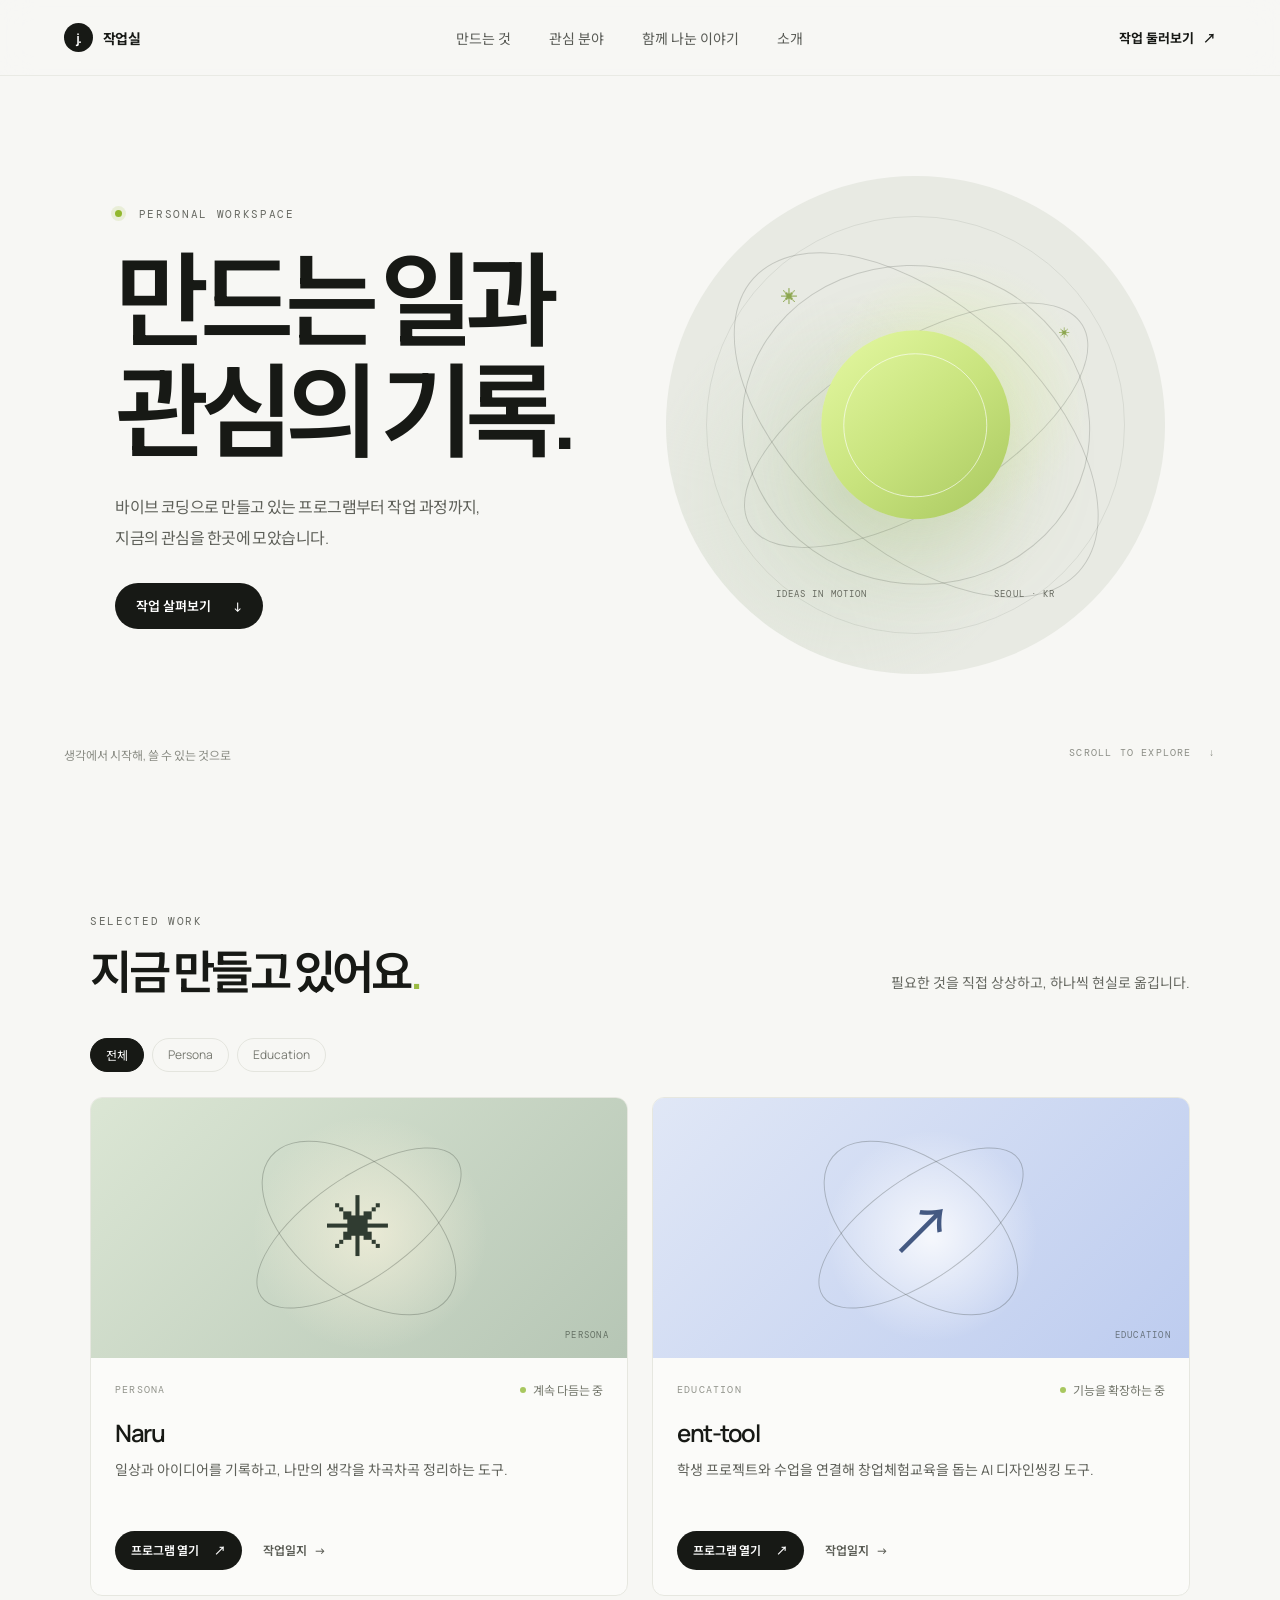
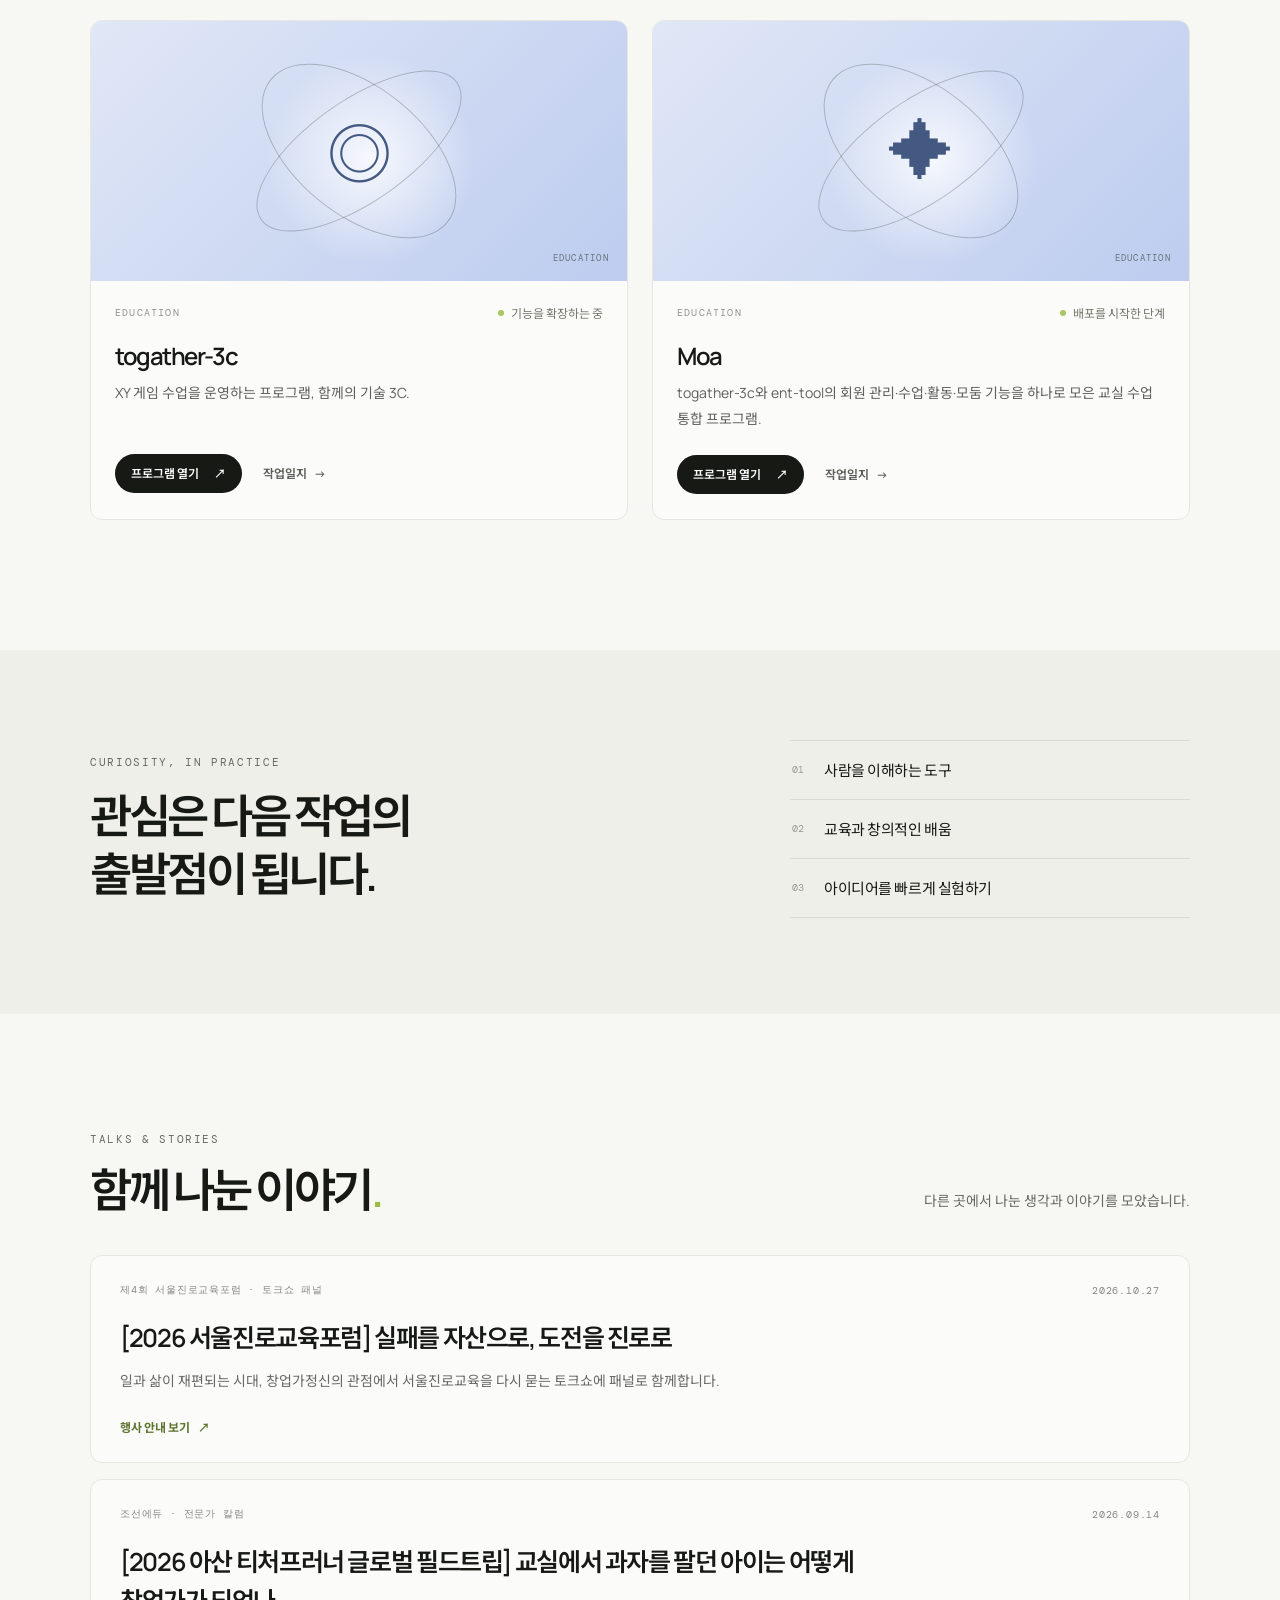
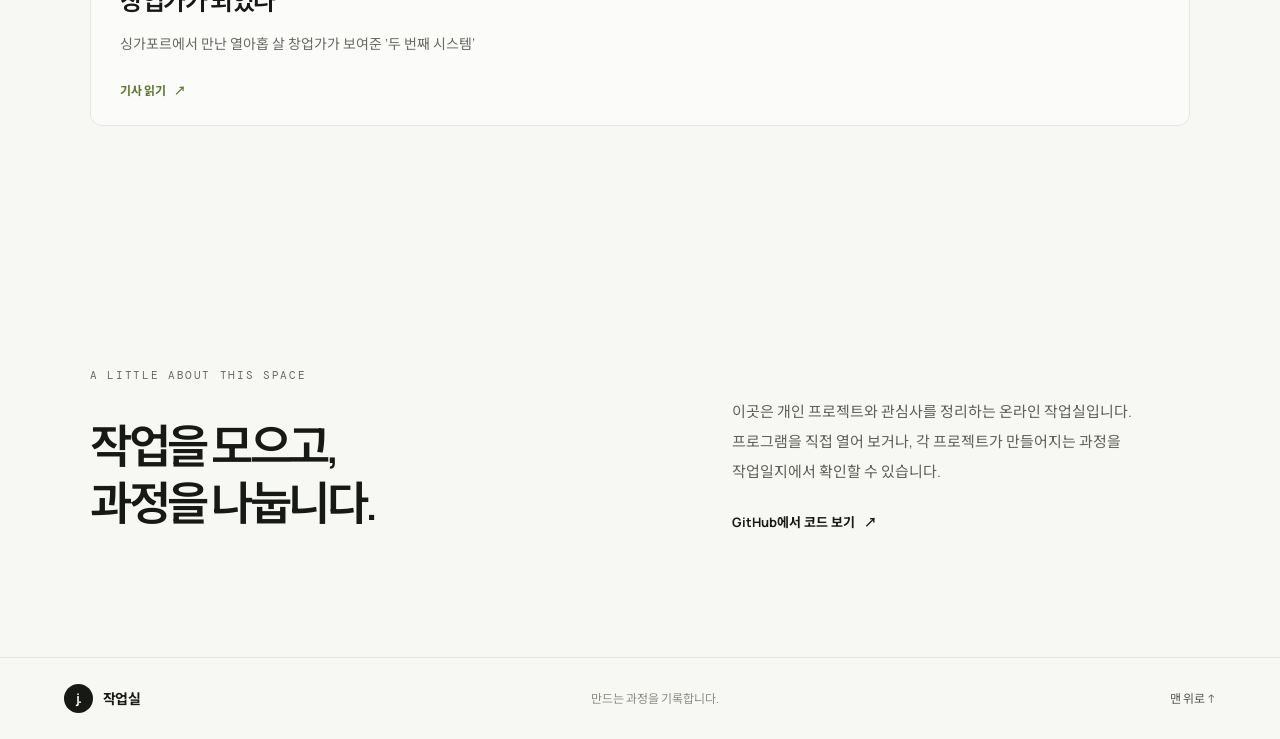
==== index.html @ ac26cc79 "feat: 함께 나눈 이야기에 2026 서울진로교육포럼 토크쇼 카드 추가 Co-Authored-By: Claude Opus 5.5 <noreply@anthropic.com>" ====
<!doctype html>
<html lang="ko">
  <head>
    <meta charset="utf-8" />
    <meta name="viewport" content="width=device-width, initial-scale=1" />
    <meta
      name="description"
      content="바이브 코딩으로 만드는 프로그램과 작업 과정을 모아 둔 개인 작업실입니다."
    />
    <meta name="theme-color" content="#f7f7f4" />
    <title>작업실 — 만드는 일과 관심의 기록</title>
    <link rel="stylesheet" href="styles.css" />
    <script src="projects.js" defer></script>
    <script src="home.js" defer></script>
  </head>
  <body id="top">
    <header class="site-header">
      <a class="wordmark" href="./" aria-label="작업실 홈">
        <span class="wordmark-mark" aria-hidden="true">j.</span>
        <span>작업실</span>
      </a>
      <nav class="main-nav" aria-label="주요 메뉴">
        <a href="#projects">만드는 것</a>
        <a href="#interests">관심 분야</a>
        <a href="#stories">함께 나눈 이야기</a>
        <a href="#about">소개</a>
      </nav>
      <a class="header-link" href="#projects">
        작업 둘러보기 <span aria-hidden="true">↗</span>
      </a>
    </header>

    <main>
      <section class="hero" aria-labelledby="hero-title">
        <div class="hero-copy">
          <p class="eyebrow"><span class="status-dot"></span> PERSONAL WORKSPACE</p>
          <h1 id="hero-title">만드는 일과<br />관심의 기록.</h1>
          <p class="hero-description">
            바이브 코딩으로 만들고 있는 프로그램부터 작업 과정까지,<br class="desktop-break" />
            지금의 관심을 한곳에 모았습니다.
          </p>
          <a class="button button-dark" href="#projects">
            작업 살펴보기 <span aria-hidden="true">↓</span>
          </a>
        </div>
        <div class="hero-art" aria-hidden="true">
          <div class="orbit orbit-one"></div>
          <div class="orbit orbit-two"></div>
          <div class="orbit orbit-three"></div>
          <div class="hero-sun"></div>
          <div class="hero-art-label">
            <span>IDEAS IN MOTION</span>
            <span>SEOUL · KR</span>
          </div>
          <span class="hero-art-star star-one">✳</span>
          <span class="hero-art-star star-two">✳</span>
        </div>
        <div class="hero-bottom">
          <span>생각에서 시작해, 쓸 수 있는 것으로</span>
          <span class="scroll-cue">SCROLL TO EXPLORE <span aria-hidden="true">↓</span></span>
        </div>
      </section>

      <section class="projects-section section-wrap" id="projects" aria-labelledby="projects-title">
        <div class="section-heading">
          <div>
            <p class="eyebrow">SELECTED WORK</p>
            <h2 id="projects-title">지금 만들고 있어요<span class="heading-period">.</span></h2>
          </div>
          <p class="section-intro">필요한 것을 직접 상상하고, 하나씩 현실로 옮깁니다.</p>
        </div>

        <div class="filter-list" role="group" aria-label="프로젝트 카테고리">
          <button class="filter-button is-active" type="button" data-filter="all" aria-pressed="true">전체</button>
          <button class="filter-button" type="button" data-filter="persona" aria-pressed="false">Persona</button>
          <button class="filter-button" type="button" data-filter="education" aria-pressed="false">Education</button>
        </div>

        <div class="project-grid" id="project-grid" aria-live="polite"></div>
      </section>

      <section class="interests-section" id="interests" aria-labelledby="interests-title">
        <div class="section-wrap interests-inner">
          <div>
            <p class="eyebrow">CURIOSITY, IN PRACTICE</p>
            <h2 id="interests-title">관심은 다음 작업의<br />출발점이 됩니다.</h2>
          </div>
          <div class="interest-list" aria-label="관심 분야 목록">
            <span class="interest-item"><span>01</span> 사람을 이해하는 도구</span>
            <span class="interest-item"><span>02</span> 교육과 창의적인 배움</span>
            <span class="interest-item"><span>03</span> 아이디어를 빠르게 실험하기</span>
          </div>
        </div>
      </section>

      <section class="stories-section section-wrap" id="stories" aria-labelledby="stories-title">
        <div class="section-heading">
          <div>
            <p class="eyebrow">TALKS &amp; STORIES</p>
            <h2 id="stories-title">함께 나눈 이야기<span class="heading-period">.</span></h2>
          </div>
          <p class="section-intro">다른 곳에서 나눈 생각과 이야기를 모았습니다.</p>
        </div>

        <a
          class="story-card"
          href="https://scef2026.eventalk.live/"
          target="_blank"
          rel="noopener noreferrer"
        >
          <div class="story-meta">
            <span>제4회 서울진로교육포럼 · 토크쇼 패널</span>
            <time datetime="2026-10-27">2026.10.27</time>
          </div>
          <h3>[2026 서울진로교육포럼] 실패를 자산으로, 도전을 진로로</h3>
          <p>일과 삶이 재편되는 시대, 창업가정신의 관점에서 서울진로교육을 다시 묻는 토크쇼에 패널로 함께합니다.</p>
          <span class="story-link">행사 안내 보기 <span aria-hidden="true">↗</span></span>
        </a>

        <a
          class="story-card"
          href="https://edu.chosun.com/m/edu_article.html?contid=2026091480011"
          target="_blank"
          rel="noopener noreferrer"
        >
          <div class="story-meta">
            <span>조선에듀 · 전문가 칼럼</span>
            <time datetime="2026-09-14">2026.09.14</time>
          </div>
          <h3>[2026 아산 티처프러너 글로벌 필드트립] 교실에서 과자를 팔던 아이는 어떻게 창업가가 되었나</h3>
          <p>싱가포르에서 만난 열아홉 살 창업가가 보여준 ‘두 번째 시스템’</p>
          <span class="story-link">기사 읽기 <span aria-hidden="true">↗</span></span>
        </a>
      </section>

      <section class="about-section section-wrap" id="about" aria-labelledby="about-title">
        <p class="eyebrow">A LITTLE ABOUT THIS SPACE</p>
        <div class="about-copy">
          <h2 id="about-title">작업을 모으고,<br />과정을 나눕니다.</h2>
          <div>
            <p>
              이곳은 개인 프로젝트와 관심사를 정리하는 온라인 작업실입니다.
              프로그램을 직접 열어 보거나, 각 프로젝트가 만들어지는 과정을 작업일지에서 확인할 수 있습니다.
            </p>
            <a class="text-link" href="https://github.com/eduicms7-cyber" target="_blank" rel="noopener noreferrer">GitHub에서 코드 보기 <span aria-hidden="true">↗</span></a>
          </div>
        </div>
      </section>
    </main>

    <footer class="site-footer">
      <a class="wordmark footer-wordmark" href="./">
        <span class="wordmark-mark" aria-hidden="true">j.</span>
        <span>작업실</span>
      </a>
      <span>만드는 과정을 기록합니다.</span>
      <a href="#top" class="back-to-top">맨 위로 ↑</a>
    </footer>
  </body>
</html>
---- styles.css ----
@import url("https://fonts.googleapis.com/css2?family=DM+Mono:wght@400;500&family=Manrope:wght@400;500;600;700;800&family=Noto+Sans+KR:wght@400;500;600;700;800&display=swap");

:root {
  color-scheme: light;
  --paper: #f7f7f4;
  --ink: #171915;
  --muted: #676962;
  --line: #e5e6df;
  --lime: #d8f277;
  --blue: #c9d9f8;
  --mono: "DM Mono", monospace;
  --sans: "Manrope", "Noto Sans KR", sans-serif;
}

* {
  box-sizing: border-box;
}

html {
  scroll-behavior: smooth;
  scroll-padding-top: 90px;
}

body {
  margin: 0;
  background: var(--paper);
  color: var(--ink);
  font-family: var(--sans);
  word-break: keep-all;
  -webkit-font-smoothing: antialiased;
}

a {
  color: inherit;
  text-decoration: none;
}

button {
  font: inherit;
}

.site-header {
  position: sticky;
  z-index: 5;
  top: 0;
  display: flex;
  height: 76px;
  align-items: center;
  justify-content: space-between;
  border-bottom: 1px solid rgb(229 230 223 / 78%);
  padding: 0 max(5vw, calc((100vw - 1320px) / 2));
  background: rgb(247 247 244 / 90%);
  backdrop-filter: blur(16px);
}

.wordmark {
  display: inline-flex;
  align-items: center;
  gap: 10px;
  font-size: 14px;
  font-weight: 700;
  letter-spacing: -0.04em;
}

.wordmark-mark {
  display: grid;
  width: 29px;
  height: 29px;
  place-items: center;
  border-radius: 50%;
  background: var(--ink);
  color: white;
  font-size: 13px;
  letter-spacing: -0.08em;
}

.main-nav {
  display: flex;
  align-items: center;
  gap: 38px;
  color: #585a54;
  font-size: 14px;
}

.main-nav a,
.header-link,
.back-link,
.text-link,
.project-log-link,
.back-to-top {
  transition: color 180ms ease;
}

.main-nav a:hover,
.header-link:hover,
.back-link:hover,
.text-link:hover,
.project-log-link:hover,
.back-to-top:hover {
  color: #78952c;
}

.header-link {
  font-size: 13px;
  font-weight: 700;
}

.header-link span {
  margin-left: 6px;
}

.hero {
  position: relative;
  display: grid;
  min-height: min(720px, calc(100svh - 76px));
  grid-template-columns: 1.05fr 0.95fr;
  align-items: center;
  overflow: hidden;
  padding: 82px max(9vw, calc((100vw - 1180px) / 2)) 104px;
}

.hero-copy {
  position: relative;
  z-index: 1;
  padding-bottom: 14px;
}

.eyebrow {
  margin: 0 0 23px;
  color: var(--muted);
  font-family: var(--mono);
  font-size: 11px;
  letter-spacing: 0.15em;
}

.status-dot {
  display: inline-block;
  width: 7px;
  height: 7px;
  margin: 0 8px 1px 0;
  border-radius: 50%;
  background: #92b82e;
  box-shadow: 0 0 0 4px rgb(146 184 46 / 14%);
}

.hero h1 {
  margin: 0;
  font-size: clamp(58px, 8vw, 108px);
  font-weight: 600;
  letter-spacing: -0.09em;
  line-height: 1.08;
}

.hero-description {
  margin: 27px 0 30px;
  color: #5f615a;
  font-size: 16px;
  line-height: 1.9;
  letter-spacing: -0.035em;
}

.button {
  display: inline-flex;
  min-height: 46px;
  align-items: center;
  justify-content: center;
  gap: 22px;
  border-radius: 99px;
  padding: 0 21px;
  font-size: 13px;
  font-weight: 600;
  transition: transform 180ms ease, background 180ms ease;
}

.button:hover {
  transform: translateY(-2px);
}

.button-dark {
  background: var(--ink);
  color: white;
}

.button-dark:hover {
  background: #393c33;
}

.hero-art {
  position: relative;
  width: min(100%, 510px);
  aspect-ratio: 1;
  justify-self: end;
  overflow: hidden;
  border-radius: 50%;
  background:
    radial-gradient(ellipse at 58% 43%, rgb(226 238 188 / 74%) 0, transparent 33%),
    radial-gradient(ellipse at 36% 64%, rgb(211 221 203 / 76%) 0, transparent 44%),
    #e8eae3;
}

.hero-art::before {
  position: absolute;
  inset: 8%;
  border: 1px solid rgb(23 25 21 / 8%);
  border-radius: 50%;
  content: "";
}

.orbit {
  position: absolute;
  top: 50%;
  left: 50%;
  border: 1px solid rgb(23 25 21 / 17%);
  border-radius: 50%;
  transform: translate(-50%, -50%) rotate(-31deg);
}

.orbit-one {
  width: 78%;
  height: 33%;
}

.orbit-two {
  width: 88%;
  height: 49%;
  transform: translate(-50%, -50%) rotate(42deg);
}

.orbit-three {
  width: 70%;
  height: 64%;
  transform: translate(-50%, -50%) rotate(9deg);
}

.hero-sun {
  position: absolute;
  top: 50%;
  left: 50%;
  width: 38%;
  aspect-ratio: 1;
  border-radius: 50%;
  background: linear-gradient(140deg, #e5f9a3, #c8e37d 52%, #a8c75f);
  box-shadow: 0 30px 90px rgb(143 176 67 / 24%);
  transform: translate(-50%, -50%);
}

.hero-sun::after {
  position: absolute;
  inset: 12%;
  border: 1px solid rgb(255 255 255 / 62%);
  border-radius: 50%;
  content: "";
}

.hero-art-label {
  position: absolute;
  right: 22%;
  bottom: 15%;
  left: 22%;
  display: flex;
  justify-content: space-between;
  color: #66695f;
  font-family: var(--mono);
  font-size: 9px;
  letter-spacing: 0.12em;
}

.hero-art-star {
  position: absolute;
  color: #8ca64e;
}

.star-one {
  top: 22%;
  left: 23%;
  font-size: 17px;
}

.star-two {
  top: 30%;
  right: 19%;
  font-size: 11px;
}

.hero-bottom {
  position: absolute;
  right: max(5vw, calc((100vw - 1320px) / 2));
  bottom: 32px;
  left: max(5vw, calc((100vw - 1320px) / 2));
  display: flex;
  justify-content: space-between;
  color: #8b8d85;
  font-size: 12px;
}

.scroll-cue {
  font-family: var(--mono);
  font-size: 10px;
  letter-spacing: 0.12em;
}

.scroll-cue span {
  margin-left: 10px;
}

.section-wrap {
  width: min(1100px, calc(100% - 10vw));
  margin: 0 auto;
}

.projects-section {
  padding-top: 118px;
  padding-bottom: 130px;
}

.section-heading {
  display: flex;
  align-items: end;
  justify-content: space-between;
  gap: 30px;
  margin-bottom: 37px;
}

.section-heading .eyebrow,
.about-section > .eyebrow {
  margin-bottom: 15px;
}

.section-heading h2,
.about-copy h2,
.interests-inner h2 {
  margin: 0;
  font-size: clamp(31px, 4vw, 46px);
  font-weight: 600;
  letter-spacing: -0.075em;
  line-height: 1.25;
}

.heading-period {
  color: #9bbb43;
}

.section-intro {
  max-width: 340px;
  margin: 0 0 5px;
  color: var(--muted);
  font-size: 14px;
  line-height: 1.8;
}

.filter-list {
  display: flex;
  gap: 8px;
  margin-bottom: 25px;
}

.filter-button {
  min-height: 34px;
  border: 1px solid #e4e5de;
  border-radius: 99px;
  padding: 0 15px;
  background: transparent;
  color: #777971;
  cursor: pointer;
  font-size: 12px;
  transition: color 180ms ease, background 180ms ease, border-color 180ms ease;
}

.filter-button:hover,
.filter-button.is-active {
  border-color: var(--ink);
  background: var(--ink);
  color: white;
}

.project-grid {
  display: grid;
  grid-template-columns: repeat(2, minmax(0, 1fr));
  gap: 24px;
}

.project-card {
  overflow: hidden;
  border: 1px solid #e6e7e0;
  border-radius: 12px;
  background: #fbfbf9;
  animation: card-in 360ms both;
  animation-delay: calc(var(--card-index) * 70ms);
}

@keyframes card-in {
  from {
    opacity: 0;
    transform: translateY(8px);
  }
  to {
    opacity: 1;
    transform: translateY(0);
  }
}

.project-visual {
  position: relative;
  display: grid;
  min-height: 260px;
  place-items: center;
  overflow: hidden;
}

.visual-naru {
  background:
    radial-gradient(circle at 52% 52%, rgb(247 242 220 / 72%), transparent 38%),
    linear-gradient(135deg, #dbe6d4, #b6c6b5);
}

.visual-education {
  background:
    radial-gradient(circle at 52% 53%, rgb(255 255 255 / 82%), transparent 34%),
    linear-gradient(135deg, #e0e7f6, #bdccef);
}

.visual-orbit {
  position: absolute;
  width: 240px;
  height: 102px;
  border: 1px solid rgb(35 45 36 / 26%);
  border-radius: 50%;
}

.visual-orbit-one {
  transform: rotate(-35deg);
}

.visual-orbit-two {
  width: 228px;
  height: 128px;
  transform: rotate(39deg);
}

.visual-symbol {
  z-index: 1;
  color: #303c31;
  font-size: 65px;
  font-weight: 400;
}

.visual-education .visual-symbol {
  color: #445982;
}

.visual-index {
  position: absolute;
  right: 18px;
  bottom: 17px;
  color: rgb(31 40 31 / 55%);
  font-family: var(--mono);
  font-size: 9px;
  letter-spacing: 0.14em;
}

.project-content {
  padding: 23px 24px 25px;
}

.project-meta {
  display: flex;
  align-items: center;
  justify-content: space-between;
  color: #92948c;
  font-family: var(--mono);
  font-size: 10px;
  letter-spacing: 0.12em;
}

.project-status {
  display: inline-flex;
  align-items: center;
  gap: 7px;
  color: #74776c;
  font-family: var(--sans);
  font-size: 12px;
  letter-spacing: 0;
}

.project-status i {
  width: 6px;
  height: 6px;
  border-radius: 50%;
  background: #a8c75f;
}

.project-content h3 {
  margin: 17px 0 8px;
  font-size: 24px;
  font-weight: 600;
  letter-spacing: -0.06em;
}

.project-description {
  min-height: 52px;
  margin: 0;
  color: #5f615a;
  font-size: 14px;
  line-height: 1.9;
}

.project-actions {
  display: flex;
  align-items: center;
  gap: 21px;
  margin-top: 22px;
}

.project-open {
  min-height: 39px;
  gap: 15px;
  padding: 0 16px;
  font-size: 12px;
}

.project-log-link {
  color: #595b54;
  font-size: 12px;
  font-weight: 600;
}

.project-log-link span {
  margin-left: 5px;
}

.interests-section {
  padding: 90px 0 96px;
  background: #eeefe9;
}

.interests-inner {
  display: flex;
  align-items: center;
  justify-content: space-between;
  gap: 60px;
}

.interests-inner .eyebrow {
  margin-bottom: 18px;
}

.interest-list {
  display: grid;
  min-width: 400px;
}

.interest-item {
  display: flex;
  align-items: center;
  gap: 21px;
  border-bottom: 1px solid #d9dbd2;
  padding: 18px 2px;
  font-size: 15px;
  letter-spacing: -0.03em;
}

.interest-item:first-child {
  border-top: 1px solid #d9dbd2;
}

.interest-item span {
  color: #989b90;
  font-family: var(--mono);
  font-size: 10px;
}

.stories-section {
  padding-top: 118px;
  padding-bottom: 125px;
}

.story-card {
  display: block;
  border: 1px solid #e6e7e0;
  border-radius: 12px;
  padding: 27px 29px 25px;
  background: #fbfbf9;
  transition: border-color 180ms ease, transform 180ms ease;
}

.story-card + .story-card {
  margin-top: 16px;
}

.story-card:hover {
  transform: translateY(-3px);
  border-color: #c9d0b5;
}

.story-meta {
  display: flex;
  align-items: center;
  justify-content: space-between;
  gap: 16px;
  color: #85877f;
  font-family: var(--mono);
  font-size: 10px;
  letter-spacing: 0.08em;
}

.story-card h3 {
  max-width: 760px;
  margin: 22px 0 10px;
  font-size: clamp(19px, 2.5vw, 25px);
  font-weight: 600;
  letter-spacing: -0.055em;
  line-height: 1.55;
}

.story-card > p {
  margin: 0;
  color: var(--muted);
  font-size: 14px;
  line-height: 1.8;
}

.story-link {
  display: inline-flex;
  gap: 8px;
  margin-top: 25px;
  color: #5e7630;
  font-size: 12px;
  font-weight: 700;
}

.about-section {
  padding-top: 117px;
  padding-bottom: 125px;
}

.about-copy {
  display: grid;
  grid-template-columns: 1fr 0.8fr;
  gap: 70px;
  align-items: end;
}

.about-copy p {
  margin: 0 0 23px;
  color: #5f615a;
  font-size: 15px;
  line-height: 2;
}

.text-link {
  display: inline-flex;
  gap: 9px;
  font-size: 13px;
  font-weight: 700;
}

.site-footer {
  display: flex;
  min-height: 82px;
  align-items: center;
  justify-content: space-between;
  border-top: 1px solid var(--line);
  padding: 0 max(5vw, calc((100vw - 1320px) / 2));
  color: #8b8d85;
  font-size: 12px;
}

.footer-wordmark {
  color: var(--ink);
}

.back-to-top {
  color: #555750;
}

.log-main {
  min-height: calc(100svh - 158px);
  padding-top: 45px;
  padding-bottom: 100px;
}

.back-link {
  display: inline-flex;
  align-items: center;
  gap: 9px;
  color: #73756e;
  font-size: 13px;
}

.log-hero {
  max-width: 740px;
  margin: 91px 0 64px;
}

.log-hero .eyebrow {
  margin-bottom: 18px;
}

.log-hero h1,
.log-empty h1 {
  margin: 0;
  font-size: clamp(38px, 6vw, 67px);
  font-weight: 600;
  letter-spacing: -0.08em;
  line-height: 1.2;
}

.log-description {
  margin: 19px 0 0;
  color: var(--muted);
  font-size: 15px;
  line-height: 1.8;
}

.log-list {
  max-width: 820px;
  margin: 0;
  padding: 0;
  border-top: 1px solid var(--line);
  list-style: none;
}

.log-entry {
  display: grid;
  grid-template-columns: 150px 1fr;
  gap: 25px;
  border-bottom: 1px solid var(--line);
  padding: 28px 0;
}

.log-entry time {
  padding-top: 3px;
  color: #92948c;
  font-family: var(--mono);
  font-size: 11px;
}

.log-entry h2 {
  margin: 0 0 9px;
  font-size: 17px;
  font-weight: 600;
  letter-spacing: -0.05em;
}

.log-entry p {
  margin: 0;
  color: #5f615a;
  font-size: 14px;
  line-height: 1.9;
}

.log-entry-empty {
  display: block;
  color: var(--muted);
  font-size: 14px;
}

.log-source-links {
  display: flex;
  flex-wrap: wrap;
  gap: 22px;
  margin-top: 30px;
}

.log-source-links a {
  color: #5e7630;
  font-size: 13px;
  font-weight: 600;
}

.log-empty {
  max-width: 600px;
  margin: 120px auto;
  text-align: center;
}

.log-empty .eyebrow {
  margin-bottom: 20px;
}

.log-empty .button {
  margin-top: 28px;
}

:focus-visible {
  outline: 3px solid #809d3d;
  outline-offset: 4px;
}

@media (max-width: 760px) {
  .site-header {
    height: 64px;
    padding: 0 5vw;
  }

  .main-nav {
    gap: 17px;
    font-size: 12px;
  }

  .header-link {
    display: none;
  }

  .hero {
    min-height: auto;
    grid-template-columns: 1fr;
    gap: 32px;
    padding: 87px 8vw 92px;
  }

  .hero h1 {
    font-size: clamp(57px, 12vw, 86px);
  }

  .hero-art {
    width: min(78vw, 400px);
    justify-self: center;
  }

  .hero-bottom {
    right: 8vw;
    bottom: 25px;
    left: 8vw;
    font-size: 11px;
  }

  .scroll-cue {
    font-size: 9px;
  }

  .section-wrap {
    width: 84%;
  }

  .projects-section {
    padding-top: 88px;
    padding-bottom: 94px;
  }

  .section-heading {
    display: block;
    margin-bottom: 28px;
  }

  .section-intro {
    margin-top: 13px;
  }

  .project-grid {
    grid-template-columns: 1fr;
    gap: 17px;
  }

  .project-visual {
    min-height: 230px;
  }

  .interests-section {
    padding: 75px 0;
  }

  .interests-inner {
    display: grid;
    gap: 31px;
  }

  .stories-section {
    padding-top: 88px;
    padding-bottom: 94px;
  }

  .story-card {
    padding: 22px 20px;
  }

  .interest-list {
    min-width: 0;
  }

  .about-section {
    padding-top: 85px;
    padding-bottom: 90px;
  }

  .about-copy {
    grid-template-columns: 1fr;
    gap: 22px;
  }

  .site-footer {
    min-height: 74px;
    padding: 0 5vw;
  }

  .site-footer > span {
    display: none;
  }

  .log-main {
    min-height: calc(100svh - 138px);
    padding-top: 31px;
  }

  .log-hero {
    margin: 73px 0 44px;
  }

  .log-entry {
    grid-template-columns: 1fr;
    gap: 10px;
    padding: 23px 0;
  }
}

@media (max-width: 420px) {
  .main-nav {
    gap: 12px;
    font-size: 11px;
  }

  .wordmark {
    gap: 7px;
    font-size: 12px;
  }

  .wordmark-mark {
    width: 25px;
    height: 25px;
  }

  .scroll-cue {
    letter-spacing: 0.03em;
  }
}

@media (prefers-reduced-motion: reduce) {
  *,
  *::before,
  *::after {
    scroll-behavior: auto !important;
    animation-duration: 0.01ms !important;
    animation-iteration-count: 1 !important;
    transition-duration: 0.01ms !important;
  }
}
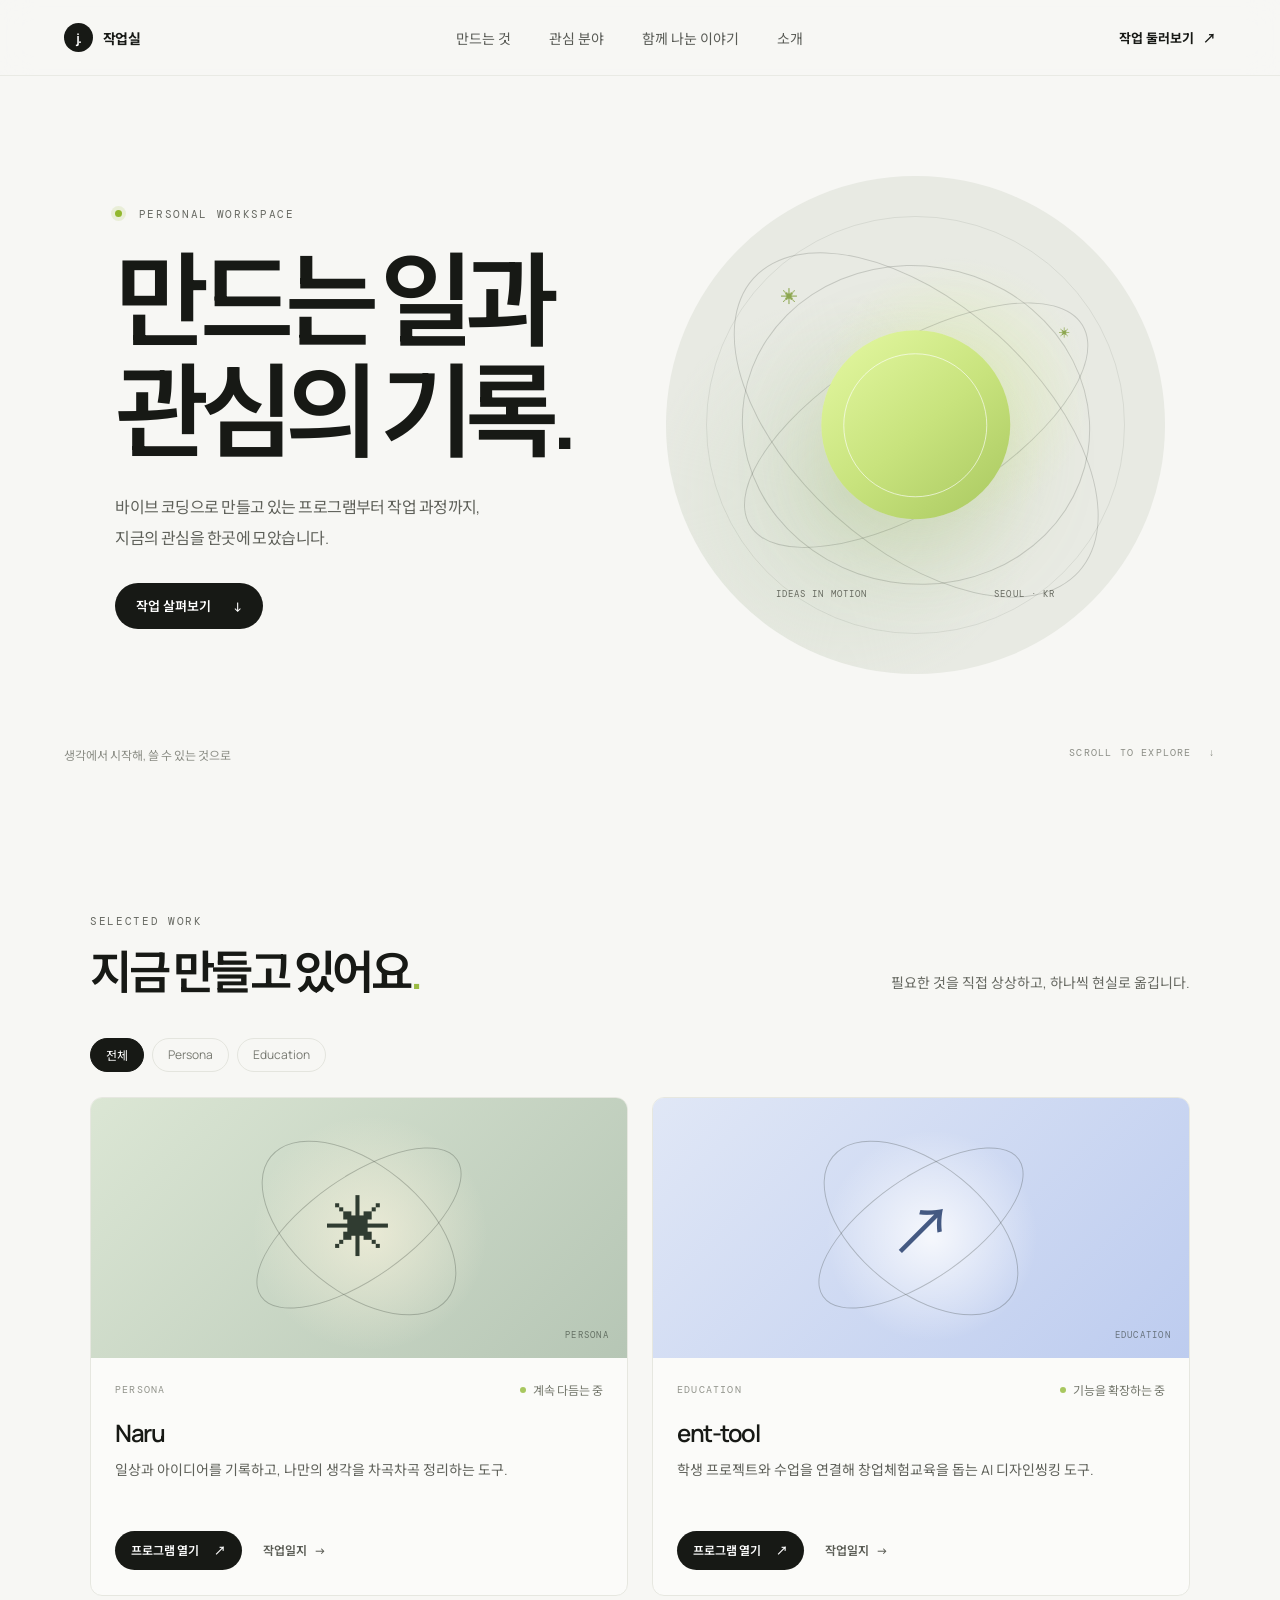
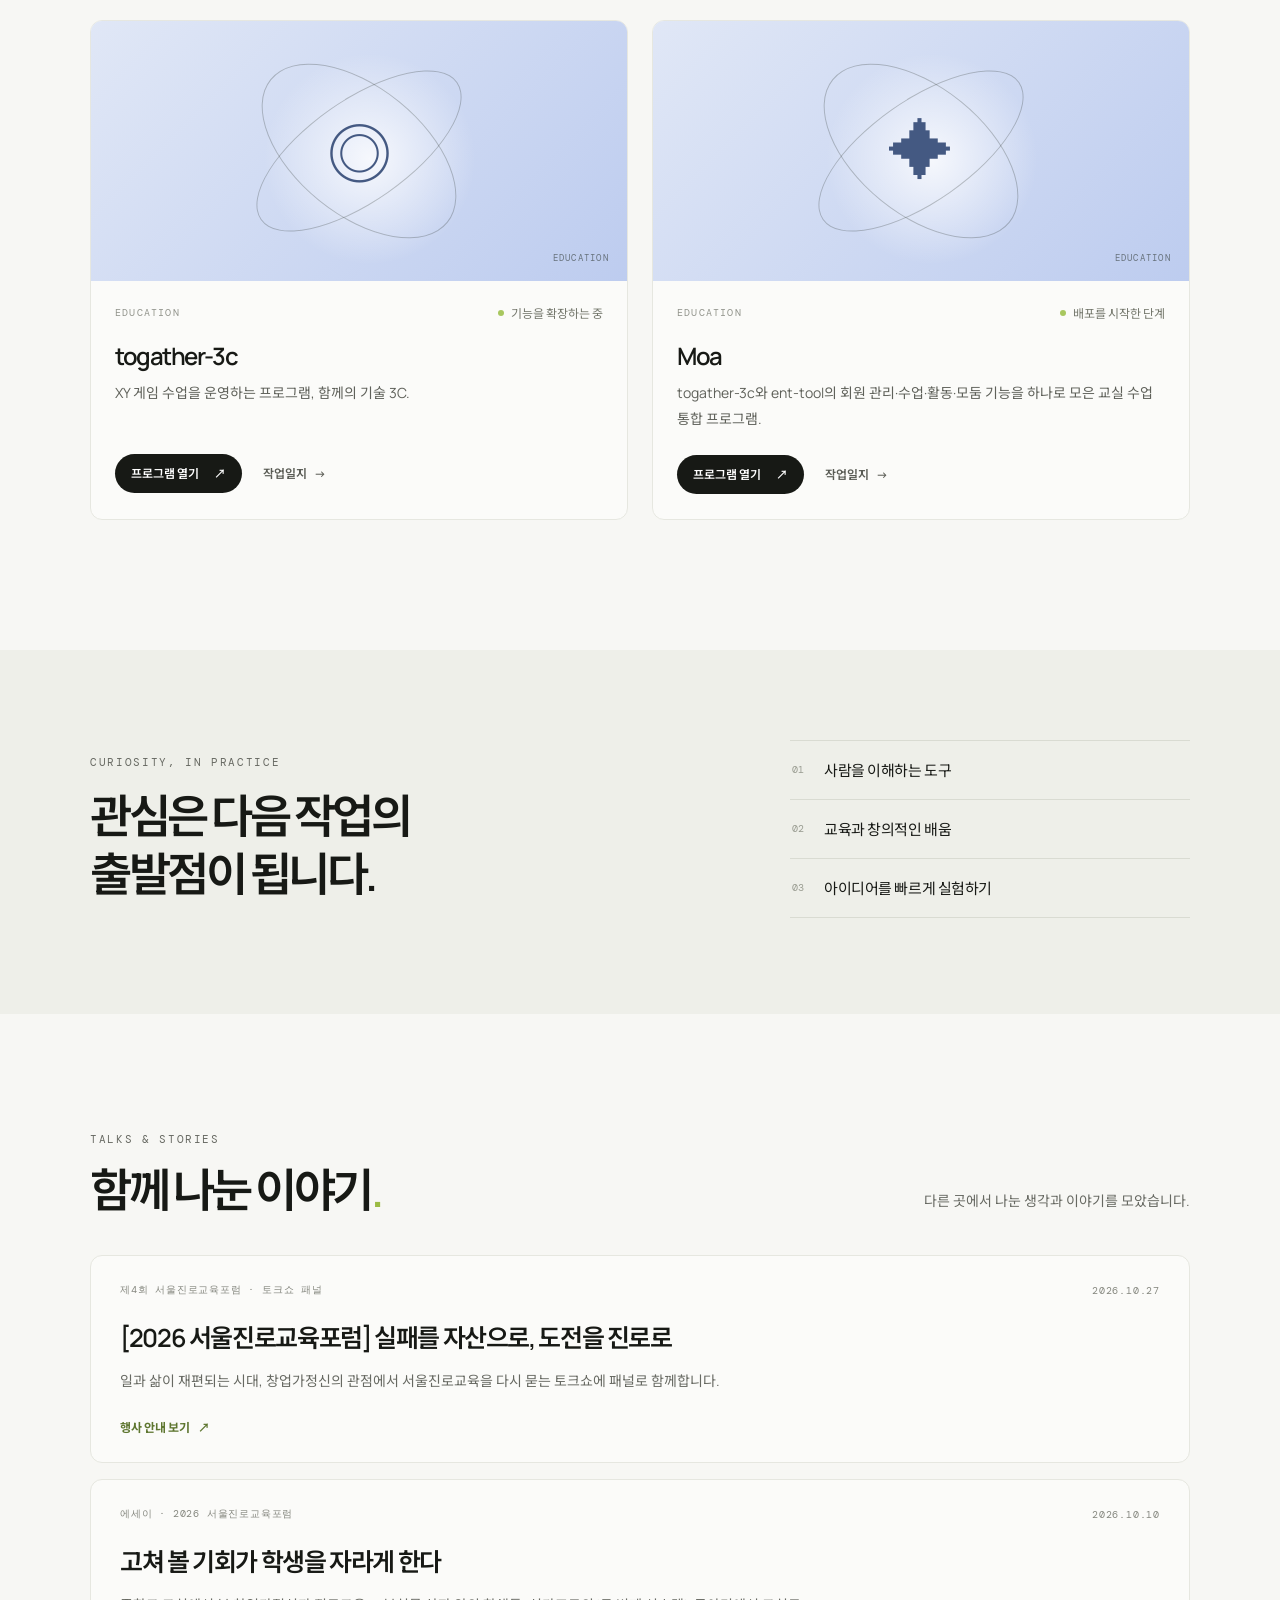
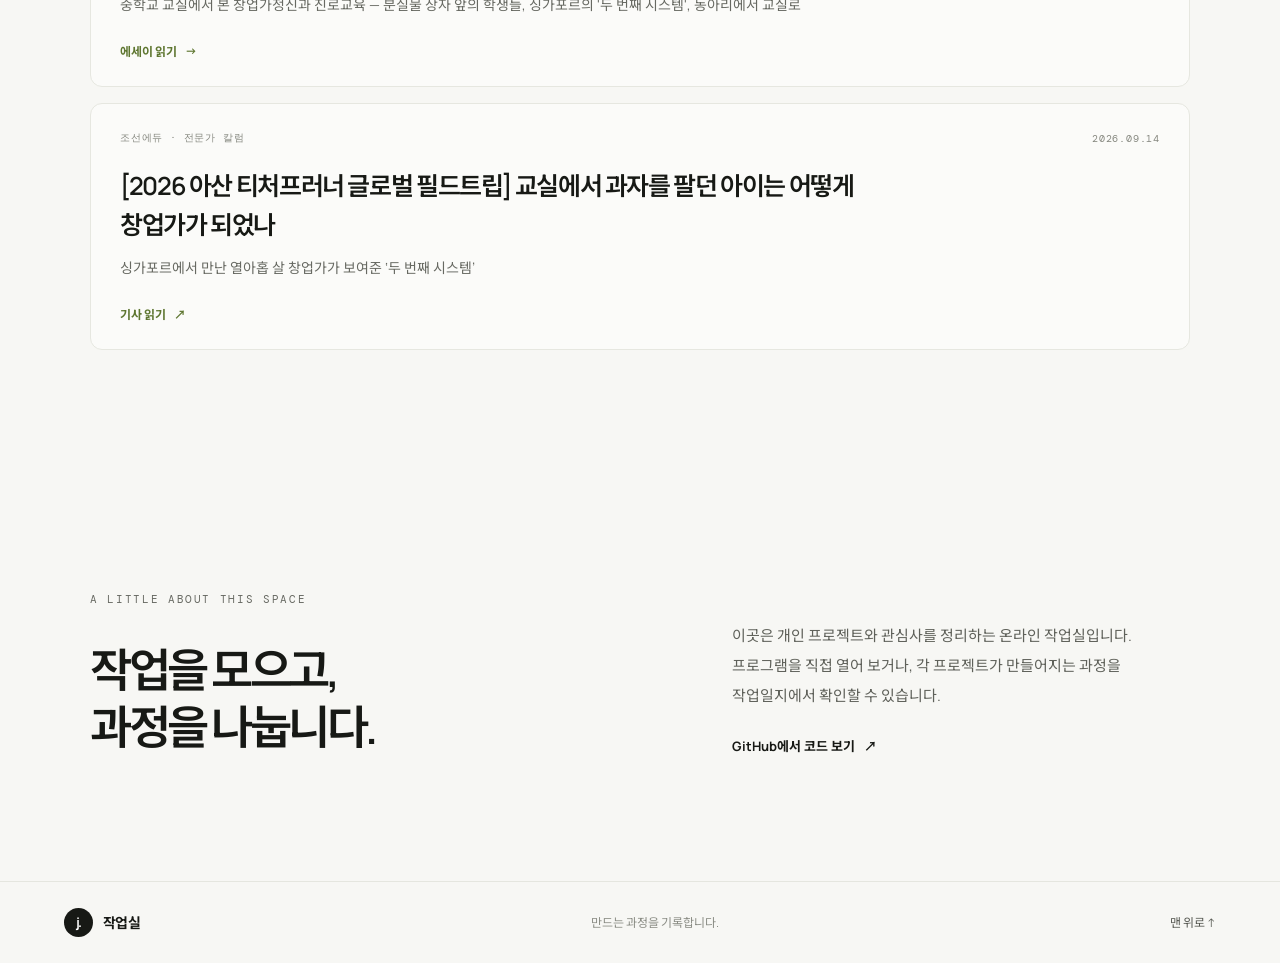
==== commit 0ea81195: "feat: 함께 나눈 이야기에 서울진로교육포럼 에세이 페이지 추가" ====
--- a/index.html
+++ b/index.html
@@ -117,6 +117,16 @@
           <span class="story-link">행사 안내 보기 <span aria-hidden="true">↗</span></span>
         </a>
 
+        <a class="story-card" href="essay-forum-2026.html">
+          <div class="story-meta">
+            <span>에세이 · 2026 서울진로교육포럼</span>
+            <time datetime="2026-10-10">2026.10.10</time>
+          </div>
+          <h3>고쳐 볼 기회가 학생을 자라게 한다</h3>
+          <p>중학교 교실에서 본 창업가정신과 진로교육 — 분실물 상자 앞의 학생들, 싱가포르의 '두 번째 시스템', 동아리에서 교실로</p>
+          <span class="story-link">에세이 읽기 <span aria-hidden="true">→</span></span>
+        </a>
+
         <a
           class="story-card"
           href="https://edu.chosun.com/m/edu_article.html?contid=2026091480011"
--- a/styles.css
+++ b/styles.css
@@ -687,6 +687,104 @@
   font-size: 13px;
 }
 
+.essay {
+  max-width: 720px;
+}
+
+.essay-hero {
+  margin: 91px 0 56px;
+  border-bottom: 1px solid var(--line);
+  padding-bottom: 40px;
+}
+
+.essay-hero .eyebrow {
+  margin-bottom: 18px;
+}
+
+.essay-hero h1 {
+  margin: 0;
+  font-size: clamp(32px, 5.4vw, 54px);
+  font-weight: 600;
+  letter-spacing: -0.07em;
+  line-height: 1.3;
+}
+
+.essay-subtitle {
+  margin: 16px 0 0;
+  color: var(--muted);
+  font-size: 17px;
+  line-height: 1.7;
+}
+
+.essay-byline {
+  display: flex;
+  flex-wrap: wrap;
+  gap: 8px 16px;
+  margin: 28px 0 0;
+  color: #73756e;
+  font-size: 14px;
+}
+
+.essay-byline time {
+  font-family: var(--mono);
+  font-size: 13px;
+}
+
+.essay-body h2 {
+  margin: 56px 0 18px;
+  font-size: 22px;
+  font-weight: 600;
+  letter-spacing: -0.05em;
+  line-height: 1.5;
+}
+
+.essay-body h2:first-child {
+  margin-top: 0;
+}
+
+.essay-num {
+  margin-right: 6px;
+  color: #5e7630;
+  font-family: var(--mono);
+}
+
+.essay-body p {
+  margin: 0 0 20px;
+  color: #33352f;
+  font-size: 16px;
+  line-height: 1.95;
+}
+
+.essay-body strong {
+  color: var(--ink);
+  font-weight: 700;
+}
+
+.essay-body blockquote {
+  margin: 4px 0 24px;
+  border-left: 3px solid var(--lime);
+  border-radius: 0 10px 10px 0;
+  padding: 18px 22px;
+  background: #fbfbf9;
+  color: #3f413b;
+  font-size: 15px;
+  line-height: 1.9;
+}
+
+.essay-footer {
+  margin-top: 48px;
+  border-top: 1px solid var(--line);
+  padding-top: 24px;
+  color: var(--muted);
+  font-size: 14px;
+  line-height: 1.8;
+}
+
+.essay-footer a {
+  color: #5e7630;
+  font-weight: 700;
+}
+
 .log-hero {
   max-width: 740px;
   margin: 91px 0 64px;
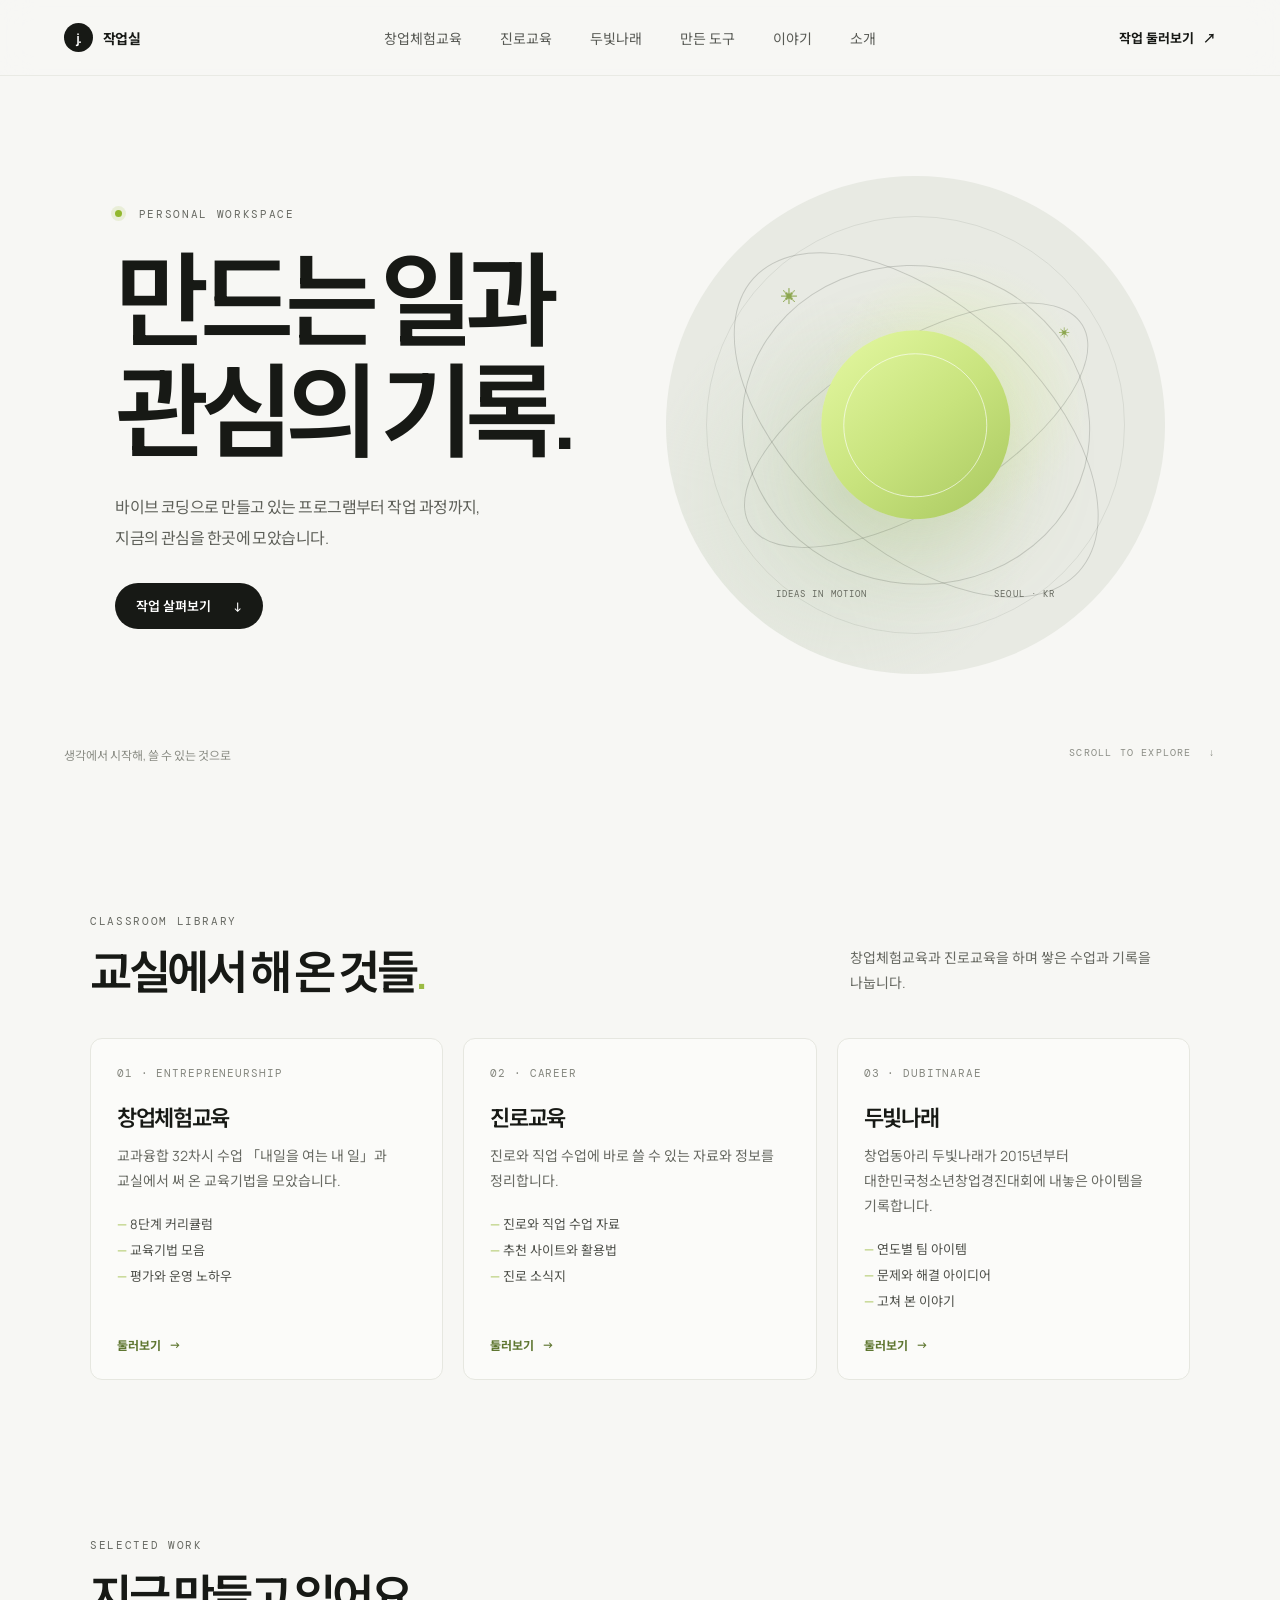
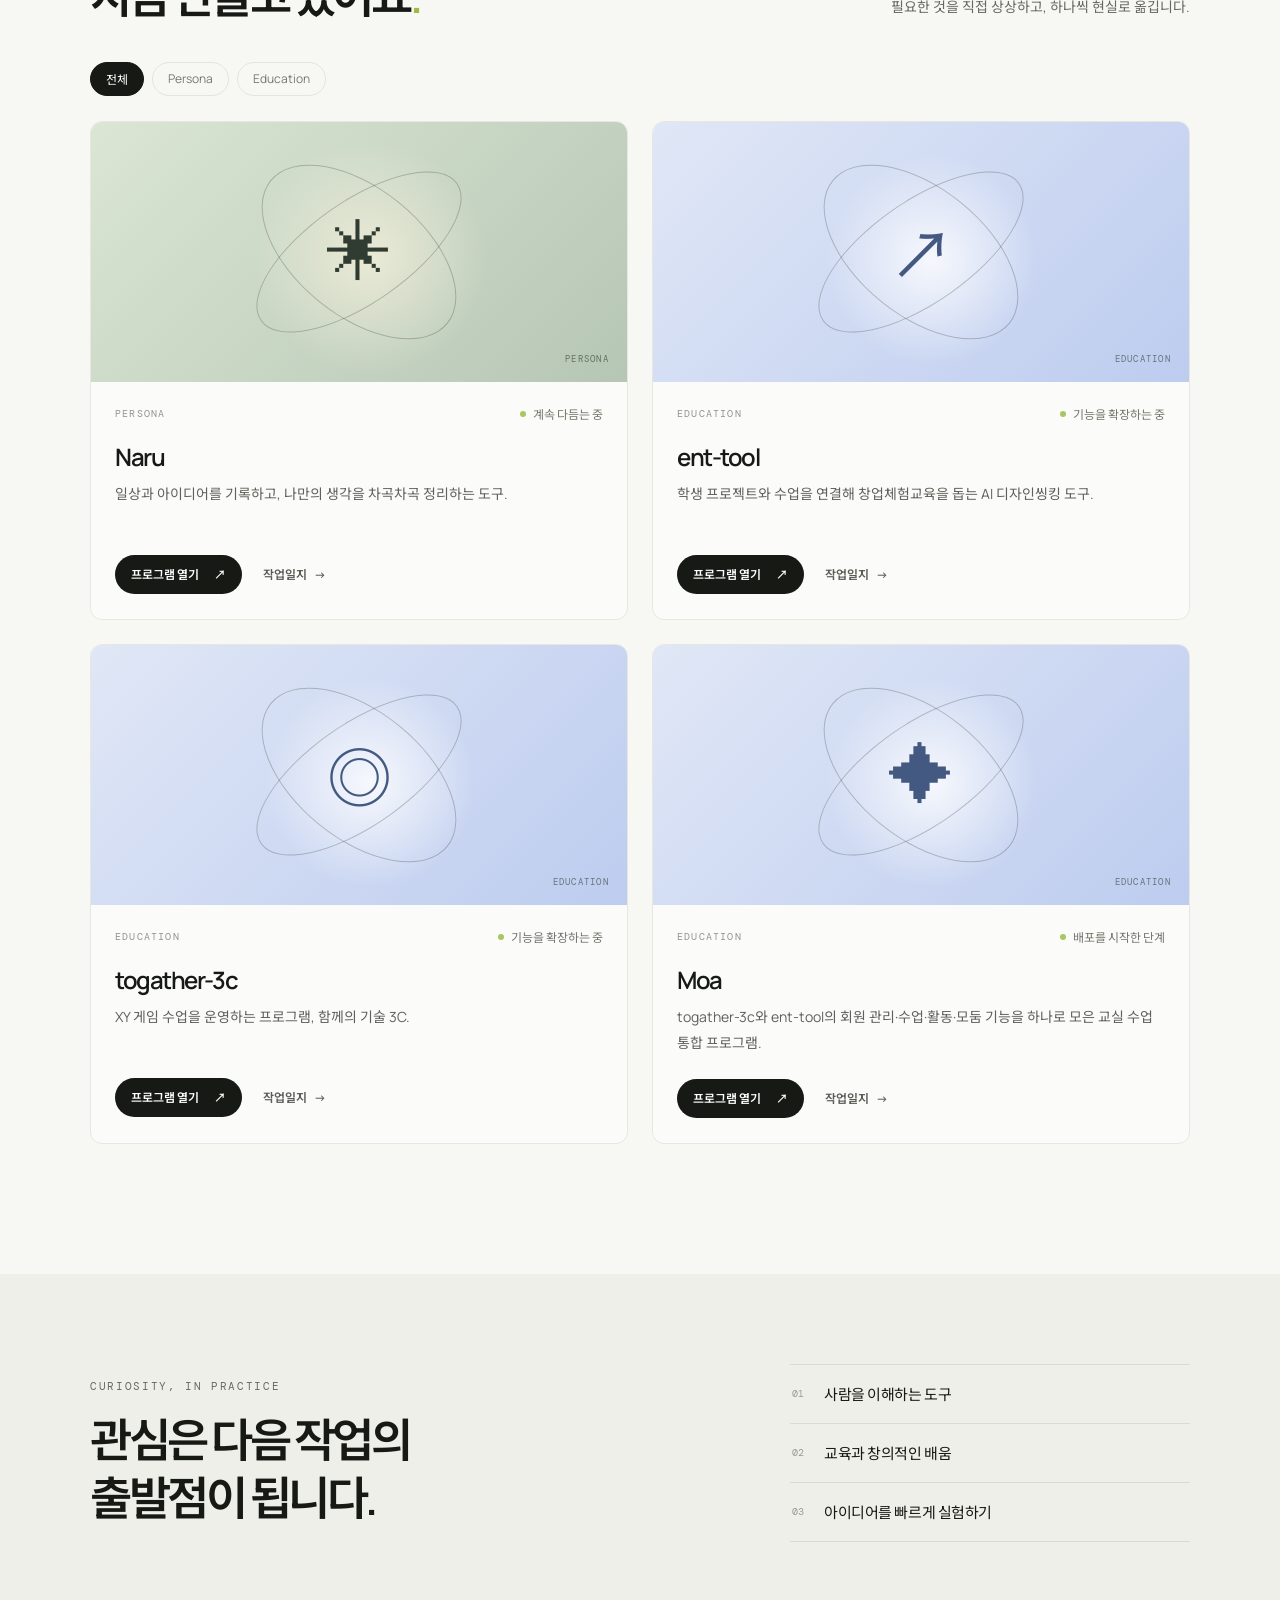
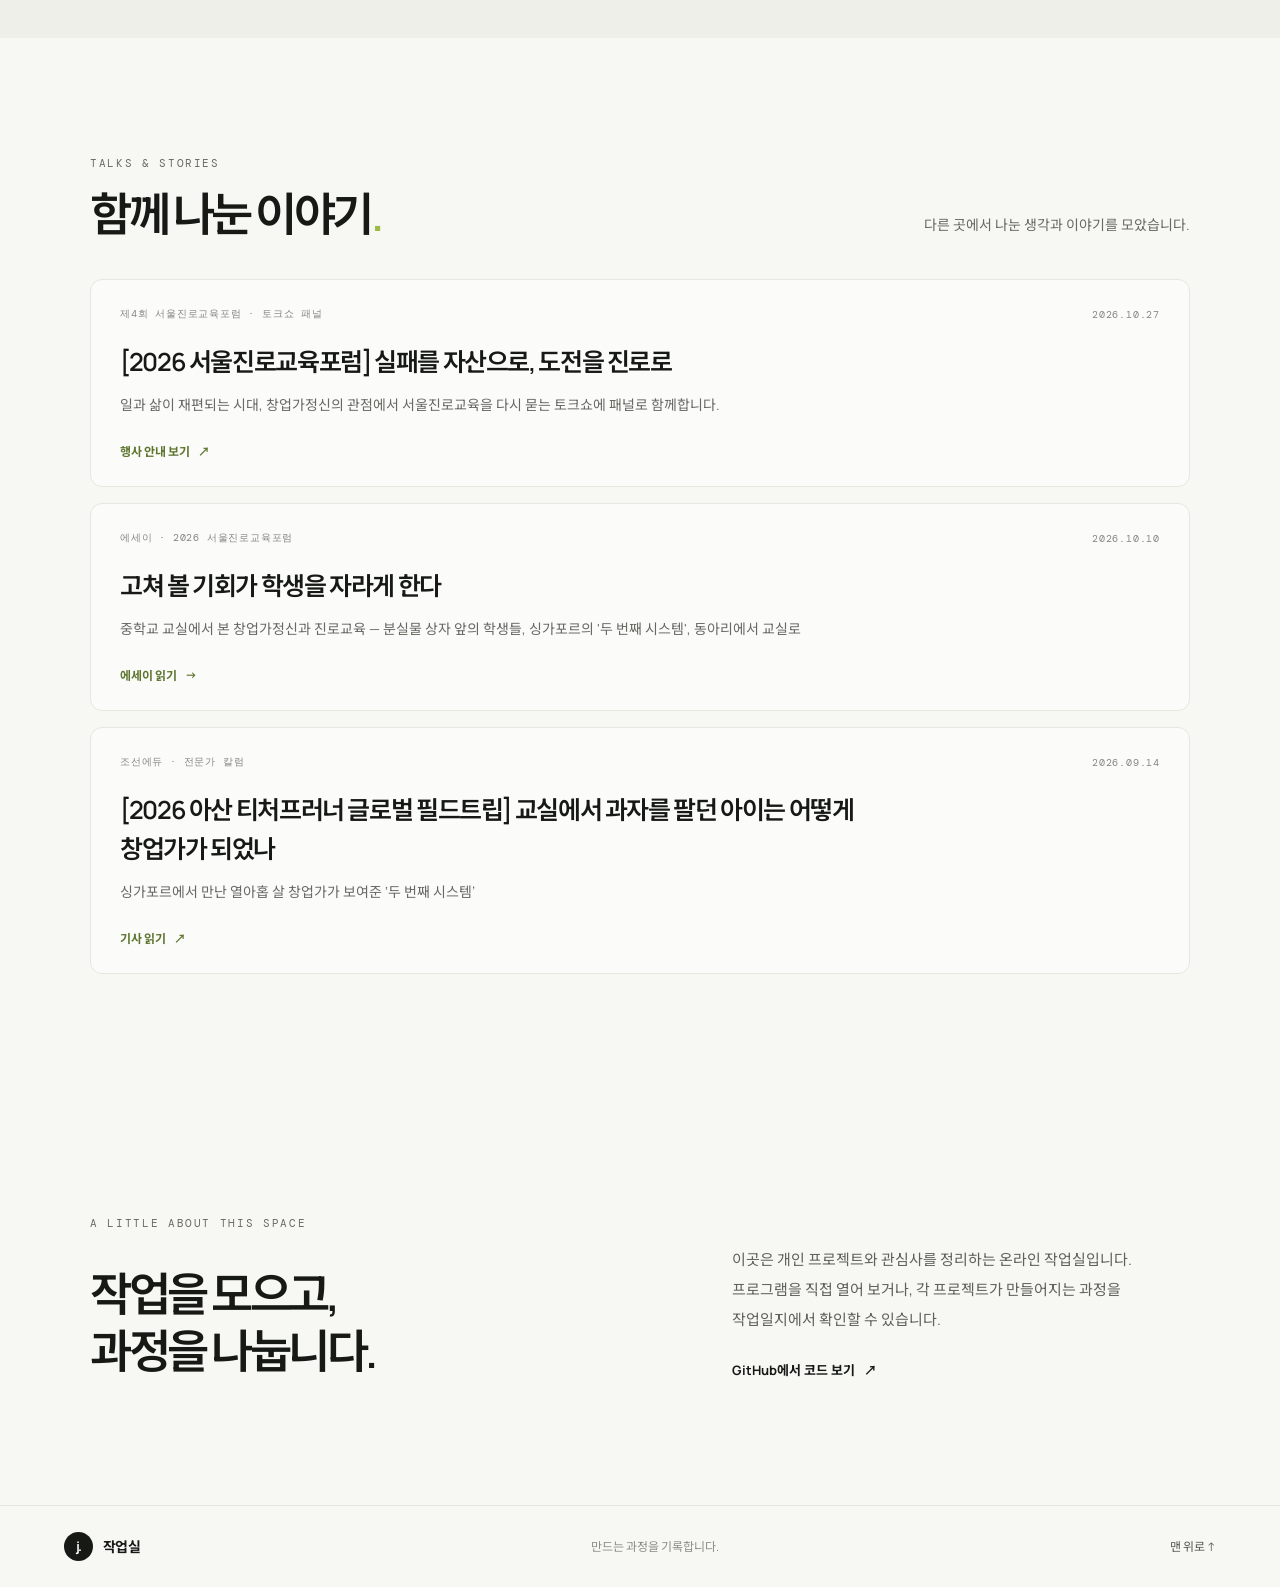
==== commit 335dfb81: "feat: 에세이 페이지와 교육 자료실 뼈대(창업체험교육·진로교육·두빛나래) 추가 Co-Authored-By: Claude Opus 5.5 <noreply@anthropic.com" ====
--- a/index.html
+++ b/index.html
@@ -20,9 +20,11 @@
         <span>작업실</span>
       </a>
       <nav class="main-nav" aria-label="주요 메뉴">
-        <a href="#projects">만드는 것</a>
-        <a href="#interests">관심 분야</a>
-        <a href="#stories">함께 나눈 이야기</a>
+        <a href="entrepreneurship.html">창업체험교육</a>
+        <a href="career.html">진로교육</a>
+        <a href="dubitnarae.html">두빛나래</a>
+        <a href="#projects">만든 도구</a>
+        <a href="#stories">이야기</a>
         <a href="#about">소개</a>
       </nav>
       <a class="header-link" href="#projects">
@@ -61,6 +63,54 @@
         </div>
       </section>
 
+      <section class="library-section section-wrap" id="library" aria-labelledby="library-title">
+        <div class="section-heading">
+          <div>
+            <p class="eyebrow">CLASSROOM LIBRARY</p>
+            <h2 id="library-title">교실에서 해 온 것들<span class="heading-period">.</span></h2>
+          </div>
+          <p class="section-intro">창업체험교육과 진로교육을 하며 쌓은 수업과 기록을 나눕니다.</p>
+        </div>
+
+        <div class="library-grid">
+          <a class="library-card" href="entrepreneurship.html">
+            <span class="library-num">01 · ENTREPRENEURSHIP</span>
+            <h3>창업체험교육</h3>
+            <p>교과융합 32차시 수업 「내일을 여는 내 일」과 교실에서 써 온 교육기법을 모았습니다.</p>
+            <ul>
+              <li>8단계 커리큘럼</li>
+              <li>교육기법 모음</li>
+              <li>평가와 운영 노하우</li>
+            </ul>
+            <span class="story-link">둘러보기 <span aria-hidden="true">→</span></span>
+          </a>
+
+          <a class="library-card" href="career.html">
+            <span class="library-num">02 · CAREER</span>
+            <h3>진로교육</h3>
+            <p>진로와 직업 수업에 바로 쓸 수 있는 자료와 정보를 정리합니다.</p>
+            <ul>
+              <li>진로와 직업 수업 자료</li>
+              <li>추천 사이트와 활용법</li>
+              <li>진로 소식지</li>
+            </ul>
+            <span class="story-link">둘러보기 <span aria-hidden="true">→</span></span>
+          </a>
+
+          <a class="library-card" href="dubitnarae.html">
+            <span class="library-num">03 · DUBITNARAE</span>
+            <h3>두빛나래</h3>
+            <p>창업동아리 두빛나래가 2015년부터 대한민국청소년창업경진대회에 내놓은 아이템을 기록합니다.</p>
+            <ul>
+              <li>연도별 팀 아이템</li>
+              <li>문제와 해결 아이디어</li>
+              <li>고쳐 본 이야기</li>
+            </ul>
+            <span class="story-link">둘러보기 <span aria-hidden="true">→</span></span>
+          </a>
+        </div>
+      </section>
+
       <section class="projects-section section-wrap" id="projects" aria-labelledby="projects-title">
         <div class="section-heading">
           <div>
--- a/styles.css
+++ b/styles.css
@@ -55,6 +55,7 @@
 
 .wordmark {
   display: inline-flex;
+  flex-shrink: 0;
   align-items: center;
   gap: 10px;
   font-size: 14px;
@@ -98,6 +99,11 @@
 .project-log-link:hover,
 .back-to-top:hover {
   color: #78952c;
+}
+
+.main-nav a[aria-current="page"] {
+  color: var(--ink);
+  font-weight: 700;
 }
 
 .header-link {
@@ -687,6 +693,211 @@
   font-size: 13px;
 }
 
+.library-section {
+  padding-top: 118px;
+  padding-bottom: 40px;
+}
+
+.library-grid {
+  display: grid;
+  grid-template-columns: repeat(3, minmax(0, 1fr));
+  gap: 20px;
+}
+
+.library-card {
+  display: flex;
+  flex-direction: column;
+  border: 1px solid #e6e7e0;
+  border-radius: 12px;
+  padding: 27px 26px 25px;
+  background: #fbfbf9;
+  transition: border-color 180ms ease, transform 180ms ease;
+}
+
+.library-card:hover {
+  transform: translateY(-3px);
+  border-color: #c9d0b5;
+}
+
+.library-num {
+  color: #85877f;
+  font-family: var(--mono);
+  font-size: 11px;
+  letter-spacing: 0.08em;
+}
+
+.library-card h3 {
+  margin: 20px 0 10px;
+  font-size: 22px;
+  font-weight: 600;
+  letter-spacing: -0.06em;
+}
+
+.library-card > p {
+  margin: 0;
+  color: var(--muted);
+  font-size: 14px;
+  line-height: 1.8;
+}
+
+.library-card ul {
+  margin: 18px 0 0;
+  padding: 0;
+  list-style: none;
+  color: #4f514b;
+  font-size: 13px;
+  line-height: 2;
+}
+
+.library-card li::before {
+  content: "— ";
+  color: #9bbb43;
+}
+
+.library-card .story-link {
+  margin-top: auto;
+  padding-top: 22px;
+}
+
+.page-section {
+  max-width: 900px;
+  border-top: 1px solid var(--line);
+  padding: 44px 0 52px;
+}
+
+.page-section > .eyebrow {
+  margin-bottom: 12px;
+}
+
+.page-section h2 {
+  margin: 0 0 14px;
+  font-size: clamp(24px, 3vw, 30px);
+  font-weight: 600;
+  letter-spacing: -0.06em;
+  line-height: 1.4;
+}
+
+.page-section > p {
+  max-width: 720px;
+  margin: 0 0 16px;
+  color: #4f514b;
+  font-size: 15px;
+  line-height: 1.9;
+}
+
+.placeholder-box {
+  margin-top: 22px;
+  border: 1px dashed #cfd1c6;
+  border-radius: 12px;
+  padding: 22px 24px;
+  color: #85877f;
+  font-size: 14px;
+  line-height: 1.8;
+}
+
+.placeholder-box strong {
+  display: block;
+  margin-bottom: 4px;
+  color: #5f615a;
+  font-weight: 700;
+}
+
+.stage-grid {
+  display: grid;
+  grid-template-columns: repeat(4, minmax(0, 1fr));
+  gap: 12px;
+  margin: 26px 0 0;
+  padding: 0;
+  list-style: none;
+}
+
+.stage-grid li {
+  min-height: 112px;
+  border: 1px solid #e6e7e0;
+  border-radius: 10px;
+  padding: 16px;
+  background: #fbfbf9;
+}
+
+.stage-grid .library-num {
+  display: block;
+  margin-bottom: 10px;
+  color: #5e7630;
+}
+
+.stage-grid p {
+  margin: 0;
+  color: #92948c;
+  font-size: 13px;
+  line-height: 1.6;
+}
+
+.team-grid {
+  display: grid;
+  grid-template-columns: repeat(2, minmax(0, 1fr));
+  gap: 16px;
+  margin-top: 8px;
+}
+
+.team-grid > .placeholder-box {
+  grid-column: 1 / -1;
+  margin-top: 0;
+}
+
+.page-section .filter-list {
+  flex-wrap: wrap;
+  margin-top: 8px;
+}
+
+.filter-list[hidden] {
+  display: none;
+}
+
+.team-card img {
+  display: block;
+  width: 100%;
+  aspect-ratio: 16 / 10;
+  margin-top: 12px;
+  border-radius: 8px;
+  object-fit: cover;
+}
+
+.team-card {
+  border: 1px solid #e6e7e0;
+  border-radius: 12px;
+  padding: 22px 24px;
+  background: #fbfbf9;
+}
+
+.team-card .story-meta {
+  font-size: 11px;
+}
+
+.team-card h3 {
+  margin: 14px 0 6px;
+  font-size: 19px;
+  font-weight: 600;
+  letter-spacing: -0.05em;
+}
+
+.team-card p {
+  margin: 8px 0 0;
+  color: var(--muted);
+  font-size: 14px;
+  line-height: 1.8;
+}
+
+.team-award {
+  display: inline-block;
+  margin-top: 12px;
+  border-radius: 99px;
+  padding: 3px 11px;
+  background: var(--lime);
+  color: var(--ink);
+  font-size: 12px;
+  font-weight: 700;
+}
+
 .essay {
   max-width: 720px;
 }
@@ -892,12 +1103,36 @@
   }
 
   .main-nav {
+    flex: 1;
     gap: 17px;
+    margin-left: 18px;
+    overflow-x: auto;
     font-size: 12px;
+    white-space: nowrap;
+    scrollbar-width: none;
+  }
+
+  .main-nav::-webkit-scrollbar {
+    display: none;
   }
 
   .header-link {
     display: none;
+  }
+
+  .library-section {
+    padding-top: 88px;
+    padding-bottom: 20px;
+  }
+
+  .library-grid,
+  .team-grid {
+    grid-template-columns: 1fr;
+    gap: 14px;
+  }
+
+  .stage-grid {
+    grid-template-columns: repeat(2, minmax(0, 1fr));
   }
 
   .hero {
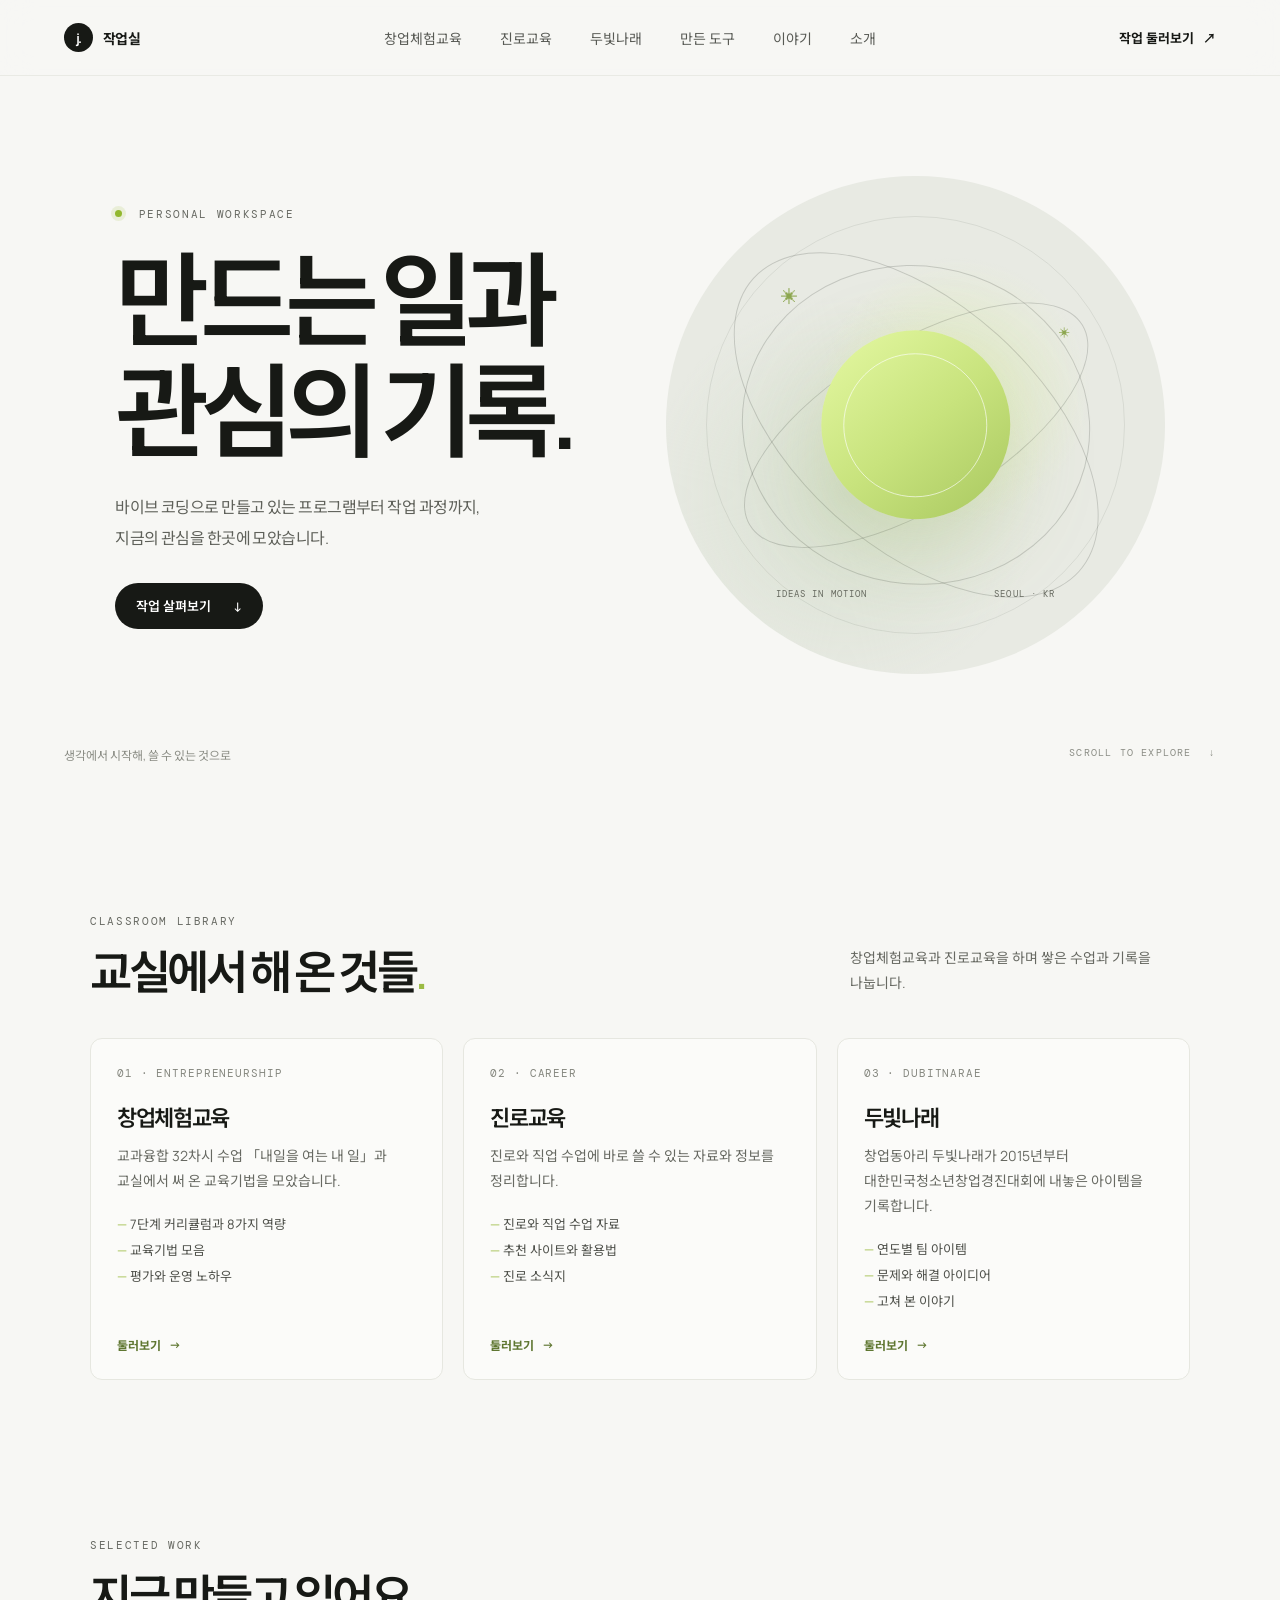
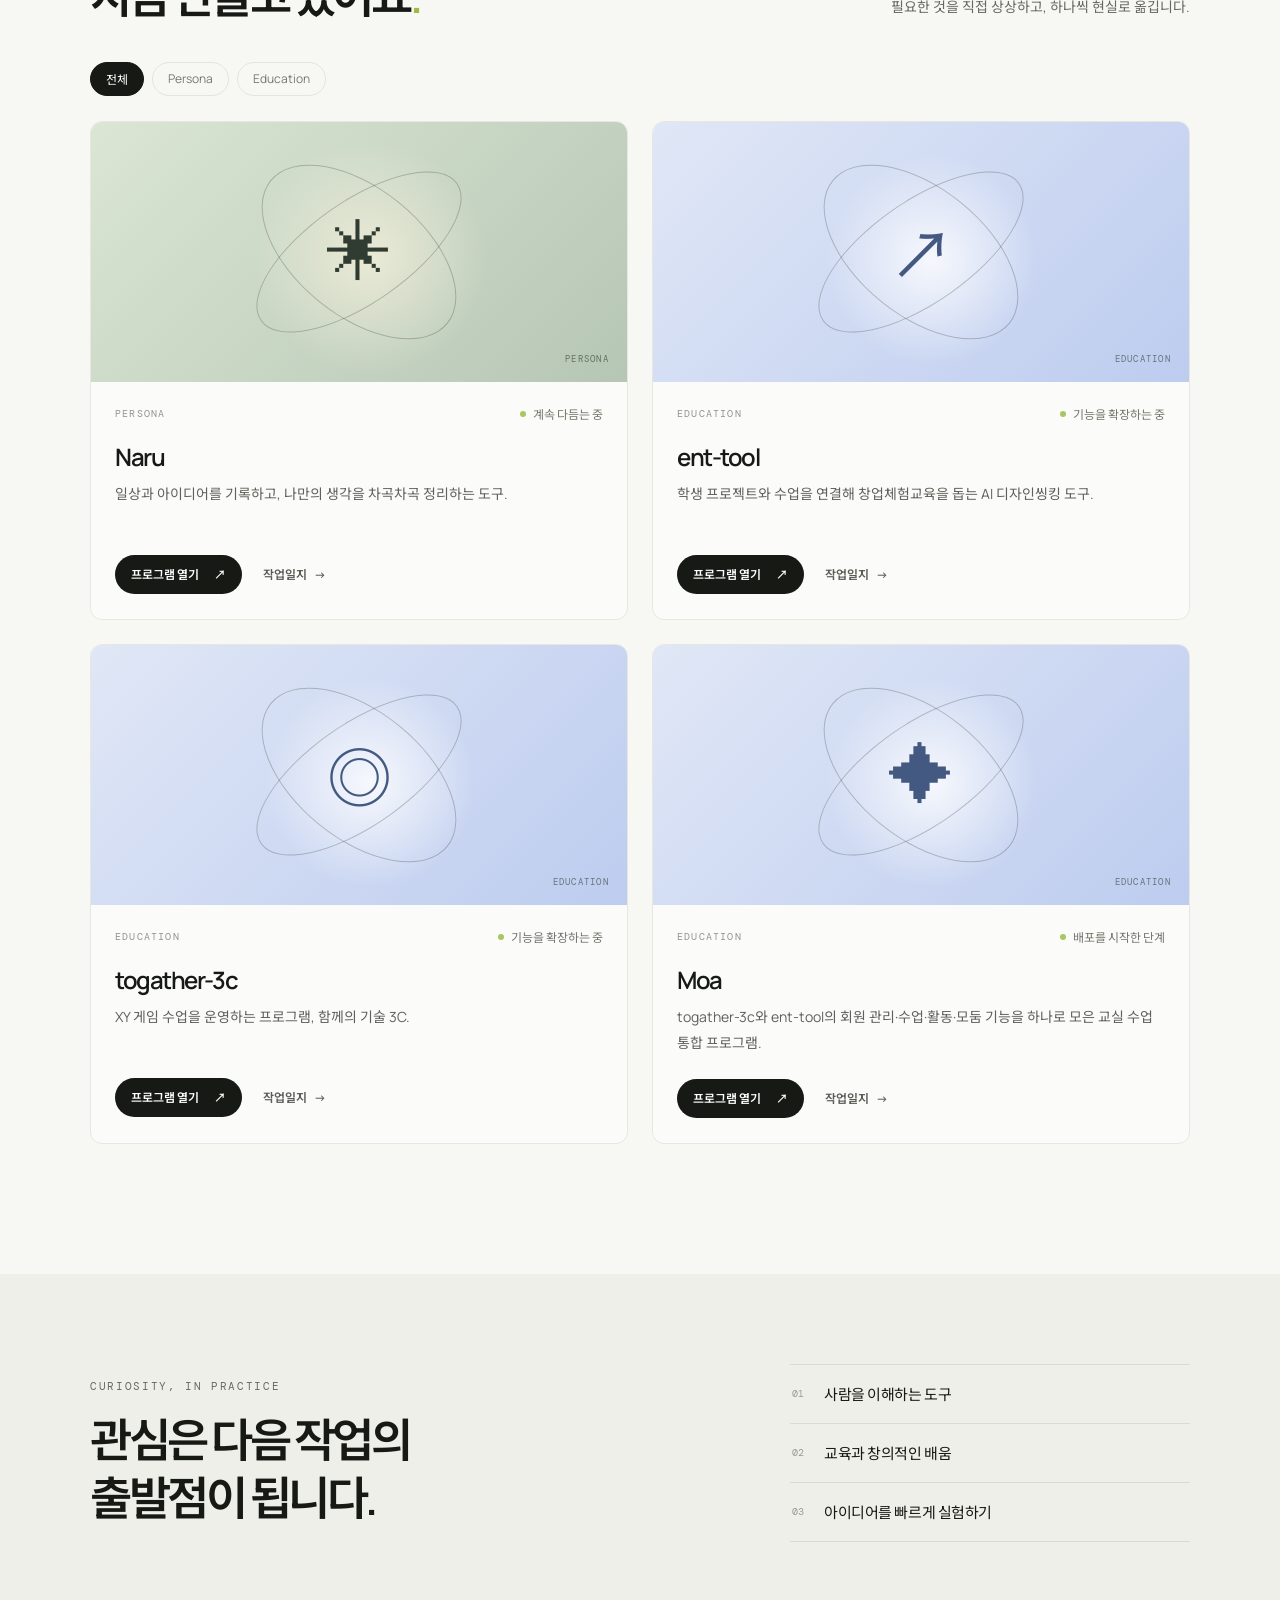
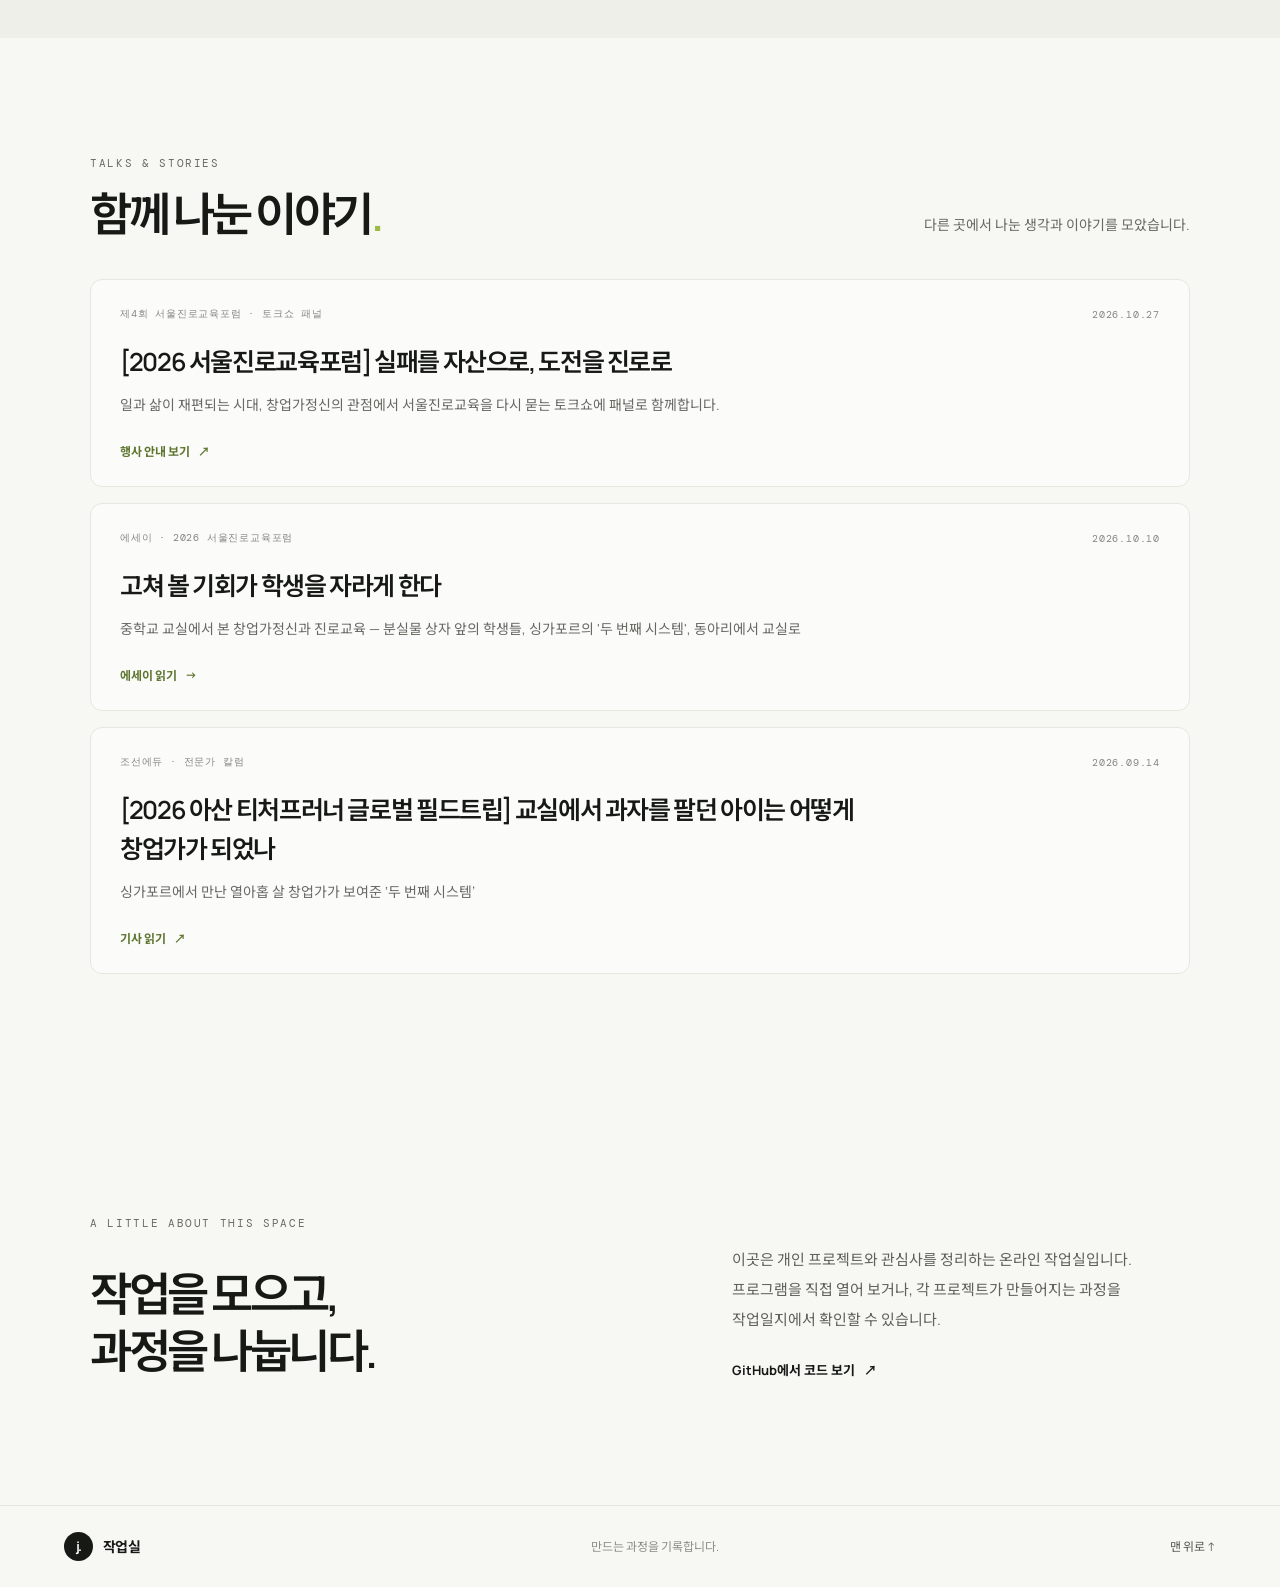
==== commit 24ce1a16: "feat: 창업체험교육 페이지에 「내일을 여는 내 일」 커리큘럼(7단계·8가지 역량) 반영 Co-Authored-By: Claude Opus 5.5 <noreply@anthropi" ====
--- a/index.html
+++ b/index.html
@@ -78,7 +78,7 @@
             <h3>창업체험교육</h3>
             <p>교과융합 32차시 수업 「내일을 여는 내 일」과 교실에서 써 온 교육기법을 모았습니다.</p>
             <ul>
-              <li>8단계 커리큘럼</li>
+              <li>7단계 커리큘럼과 8가지 역량</li>
               <li>교육기법 모음</li>
               <li>평가와 운영 노하우</li>
             </ul>
--- a/styles.css
+++ b/styles.css
@@ -832,6 +832,156 @@
   line-height: 1.6;
 }
 
+.curriculum-theme {
+  font-weight: 600;
+}
+
+.fact-list {
+  display: grid;
+  grid-template-columns: repeat(2, minmax(0, 1fr));
+  gap: 12px;
+  margin: 26px 0 0;
+}
+
+.fact-list div {
+  border: 1px solid #e6e7e0;
+  border-radius: 10px;
+  padding: 14px 16px;
+  background: #fbfbf9;
+}
+
+.fact-list dt {
+  margin-bottom: 4px;
+  color: #85877f;
+  font-family: var(--mono);
+  font-size: 11px;
+  letter-spacing: 0.06em;
+}
+
+.fact-list dd {
+  margin: 0;
+  color: #33352f;
+  font-size: 14px;
+  line-height: 1.7;
+}
+
+.step-list {
+  margin: 26px 0 0;
+  padding: 0;
+  list-style: none;
+}
+
+.step-card {
+  display: grid;
+  grid-template-columns: 170px 1fr;
+  gap: 24px;
+  border-top: 1px solid var(--line);
+  padding: 28px 0;
+}
+
+.step-when {
+  display: flex;
+  flex-direction: column;
+  gap: 6px;
+  color: #73756e;
+  font-size: 13px;
+  line-height: 1.5;
+}
+
+.step-when .library-num {
+  color: #5e7630;
+  font-weight: 500;
+}
+
+.step-card h3 {
+  margin: 0 0 10px;
+  font-size: 20px;
+  font-weight: 600;
+  letter-spacing: -0.05em;
+}
+
+.step-card p {
+  margin: 0 0 12px;
+  color: #4f514b;
+  font-size: 15px;
+  line-height: 1.85;
+}
+
+.step-output strong {
+  margin-right: 8px;
+  color: var(--ink);
+  font-size: 13px;
+}
+
+.step-tags {
+  display: flex;
+  flex-wrap: wrap;
+  gap: 6px;
+}
+
+.step-tags span {
+  border-radius: 99px;
+  padding: 2px 10px;
+  background: #eef5d6;
+  color: #46581f;
+  font-size: 12px;
+  font-weight: 600;
+}
+
+.step-detail {
+  margin-top: 6px;
+  border: 1px solid #e6e7e0;
+  border-radius: 10px;
+  padding: 12px 16px;
+  background: #fbfbf9;
+}
+
+.step-detail summary {
+  color: #5e7630;
+  cursor: pointer;
+  font-size: 13px;
+  font-weight: 700;
+}
+
+.step-detail ul {
+  margin: 12px 0 10px;
+  padding-left: 18px;
+  color: #4f514b;
+  font-size: 14px;
+  line-height: 1.8;
+}
+
+.step-detail li + li {
+  margin-top: 6px;
+}
+
+.step-detail p {
+  margin: 0;
+  color: #85877f;
+  font-size: 13px;
+}
+
+.competency-grid h3 {
+  margin: 0 0 6px;
+  font-size: 16px;
+  font-weight: 700;
+  letter-spacing: -0.04em;
+}
+
+.competency-grid p {
+  color: #5f615a;
+}
+
+.page-note {
+  max-width: 900px;
+  margin: 0;
+  border-top: 1px solid var(--line);
+  padding-top: 24px;
+  color: #85877f;
+  font-size: 13px;
+  line-height: 1.8;
+}
+
 .team-grid {
   display: grid;
   grid-template-columns: repeat(2, minmax(0, 1fr));
@@ -1135,6 +1285,16 @@
     grid-template-columns: repeat(2, minmax(0, 1fr));
   }
 
+  .competency-grid,
+  .fact-list {
+    grid-template-columns: 1fr;
+  }
+
+  .step-card {
+    grid-template-columns: 1fr;
+    gap: 12px;
+  }
+
   .hero {
     min-height: auto;
     grid-template-columns: 1fr;
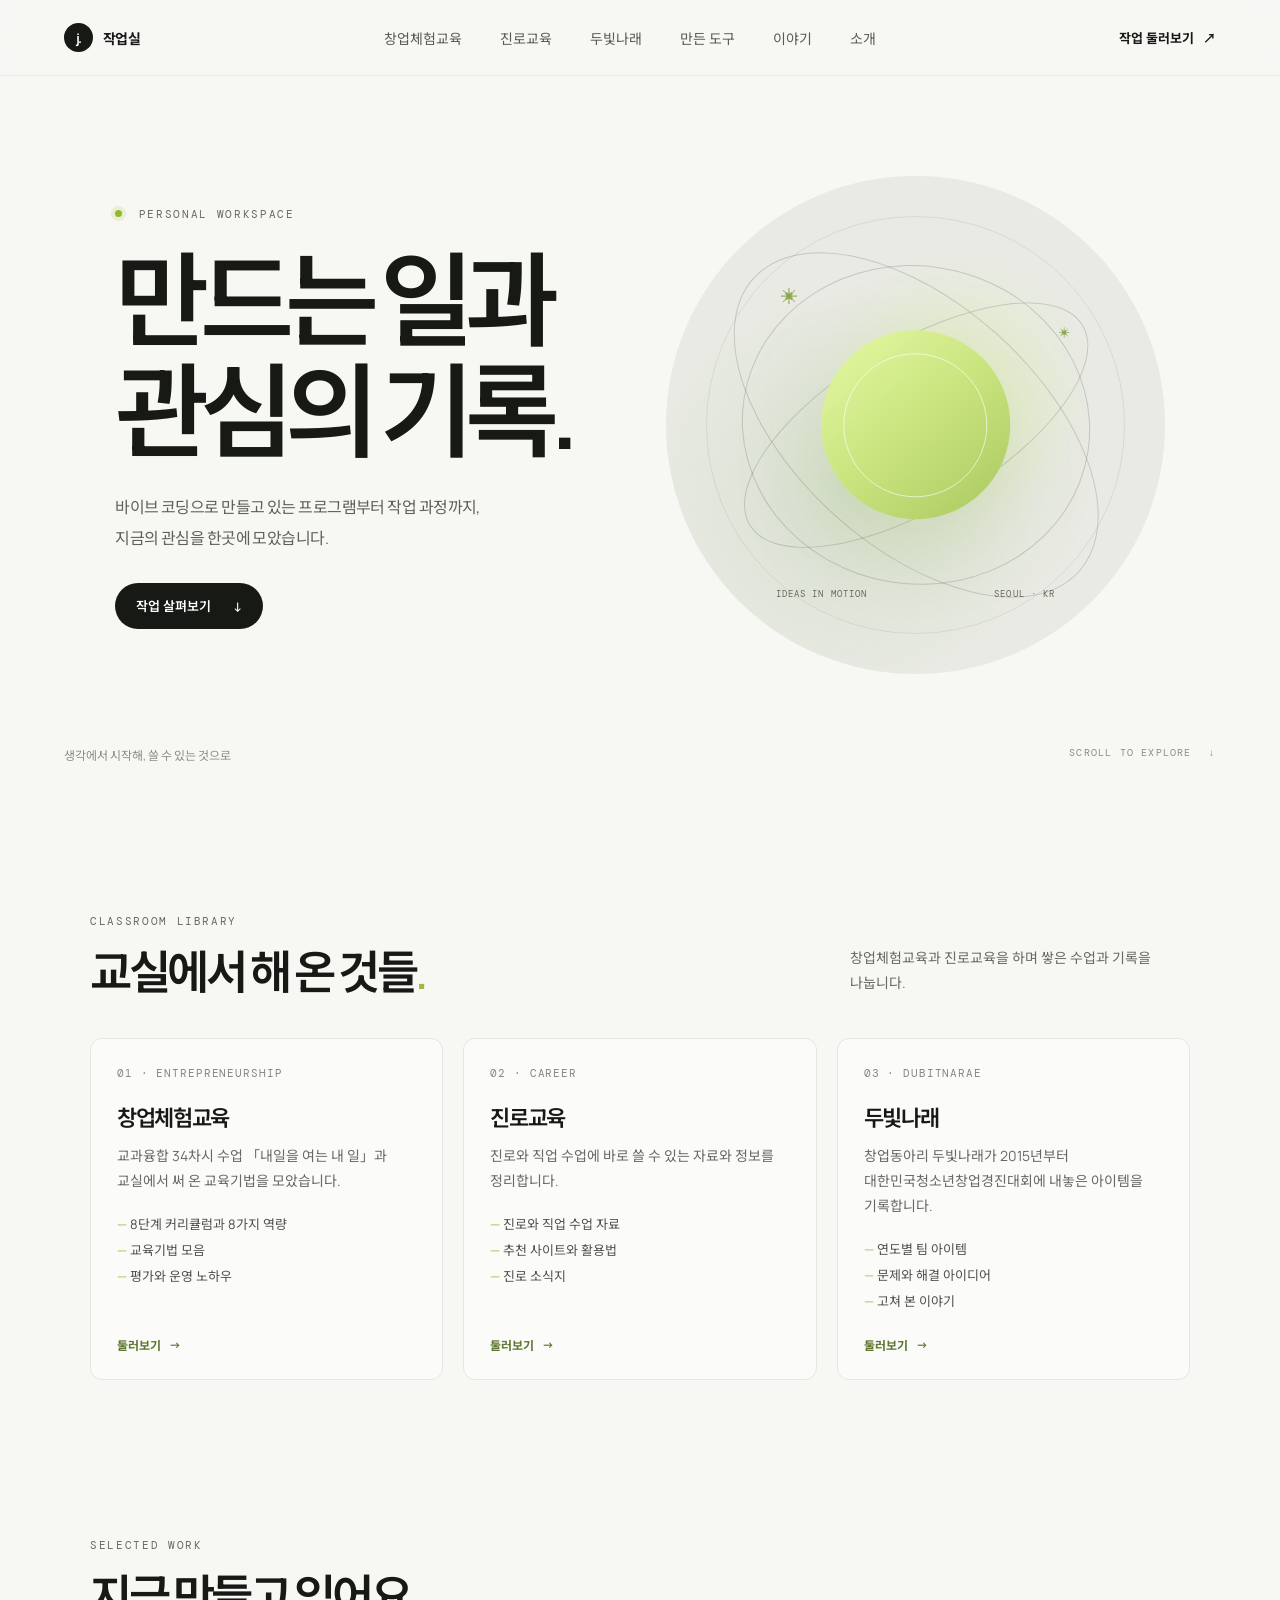
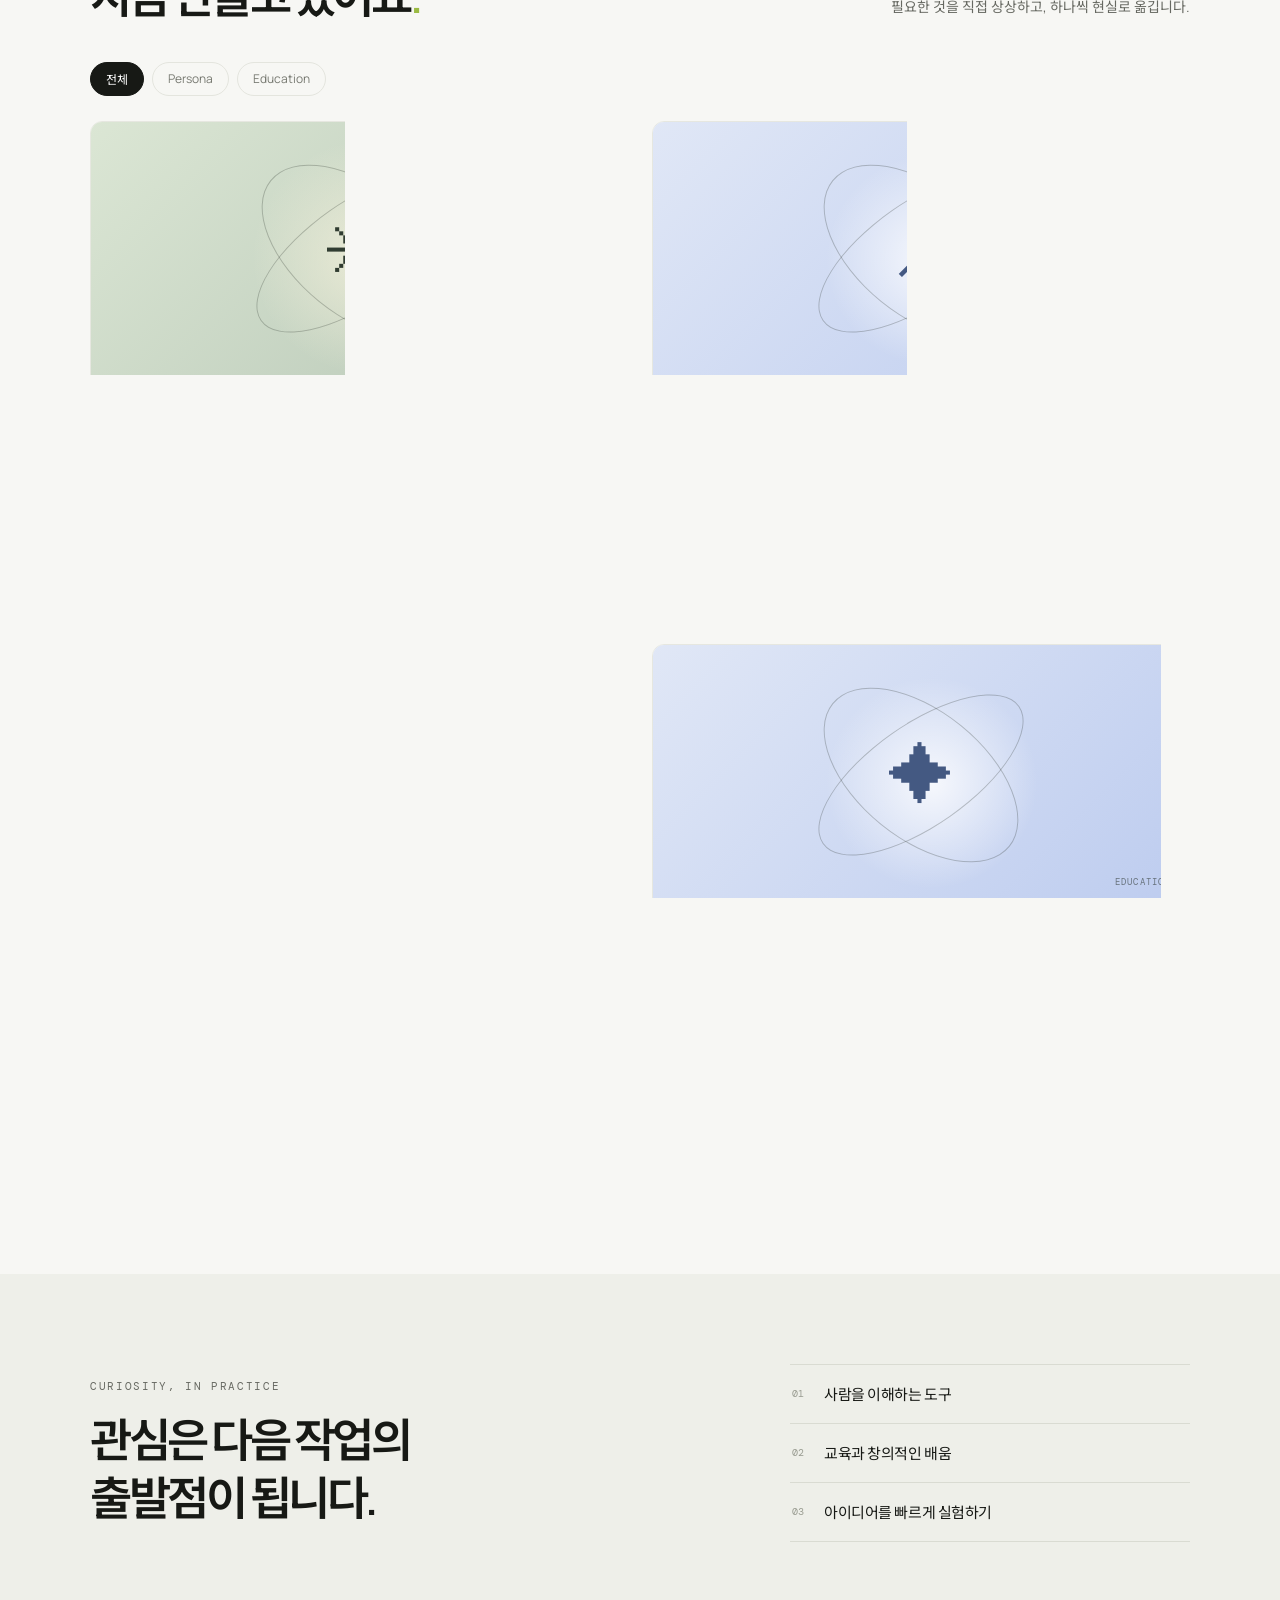
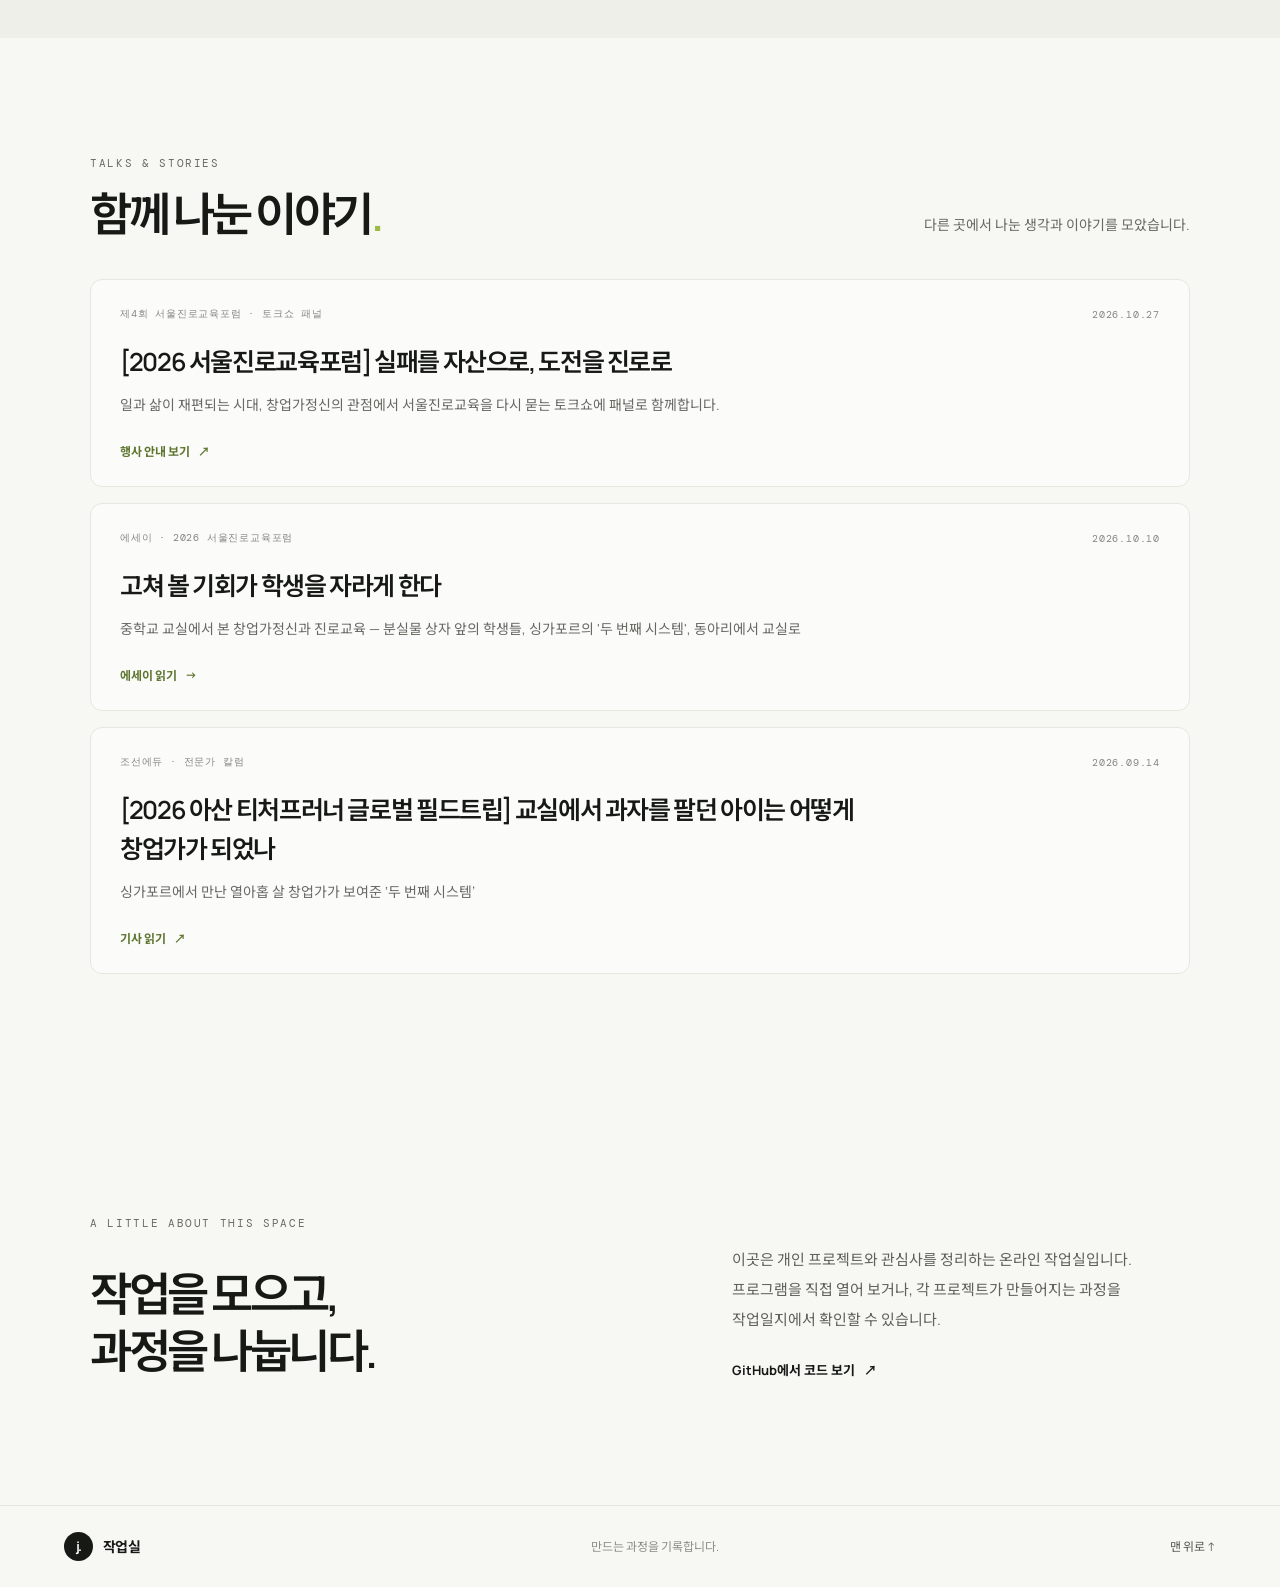
==== commit b654027f: "feat: 창업체험교육 커리큘럼을 8단계·34차시로 정리(8단계 창업가치 재해석 추가) Co-Authored-By: Claude Opus 5.5 <noreply@anthropic." ====
--- a/index.html
+++ b/index.html
@@ -76,9 +76,9 @@
           <a class="library-card" href="entrepreneurship.html">
             <span class="library-num">01 · ENTREPRENEURSHIP</span>
             <h3>창업체험교육</h3>
-            <p>교과융합 32차시 수업 「내일을 여는 내 일」과 교실에서 써 온 교육기법을 모았습니다.</p>
+            <p>교과융합 34차시 수업 「내일을 여는 내 일」과 교실에서 써 온 교육기법을 모았습니다.</p>
             <ul>
-              <li>7단계 커리큘럼과 8가지 역량</li>
+              <li>8단계 커리큘럼과 8가지 역량</li>
               <li>교육기법 모음</li>
               <li>평가와 운영 노하우</li>
             </ul>
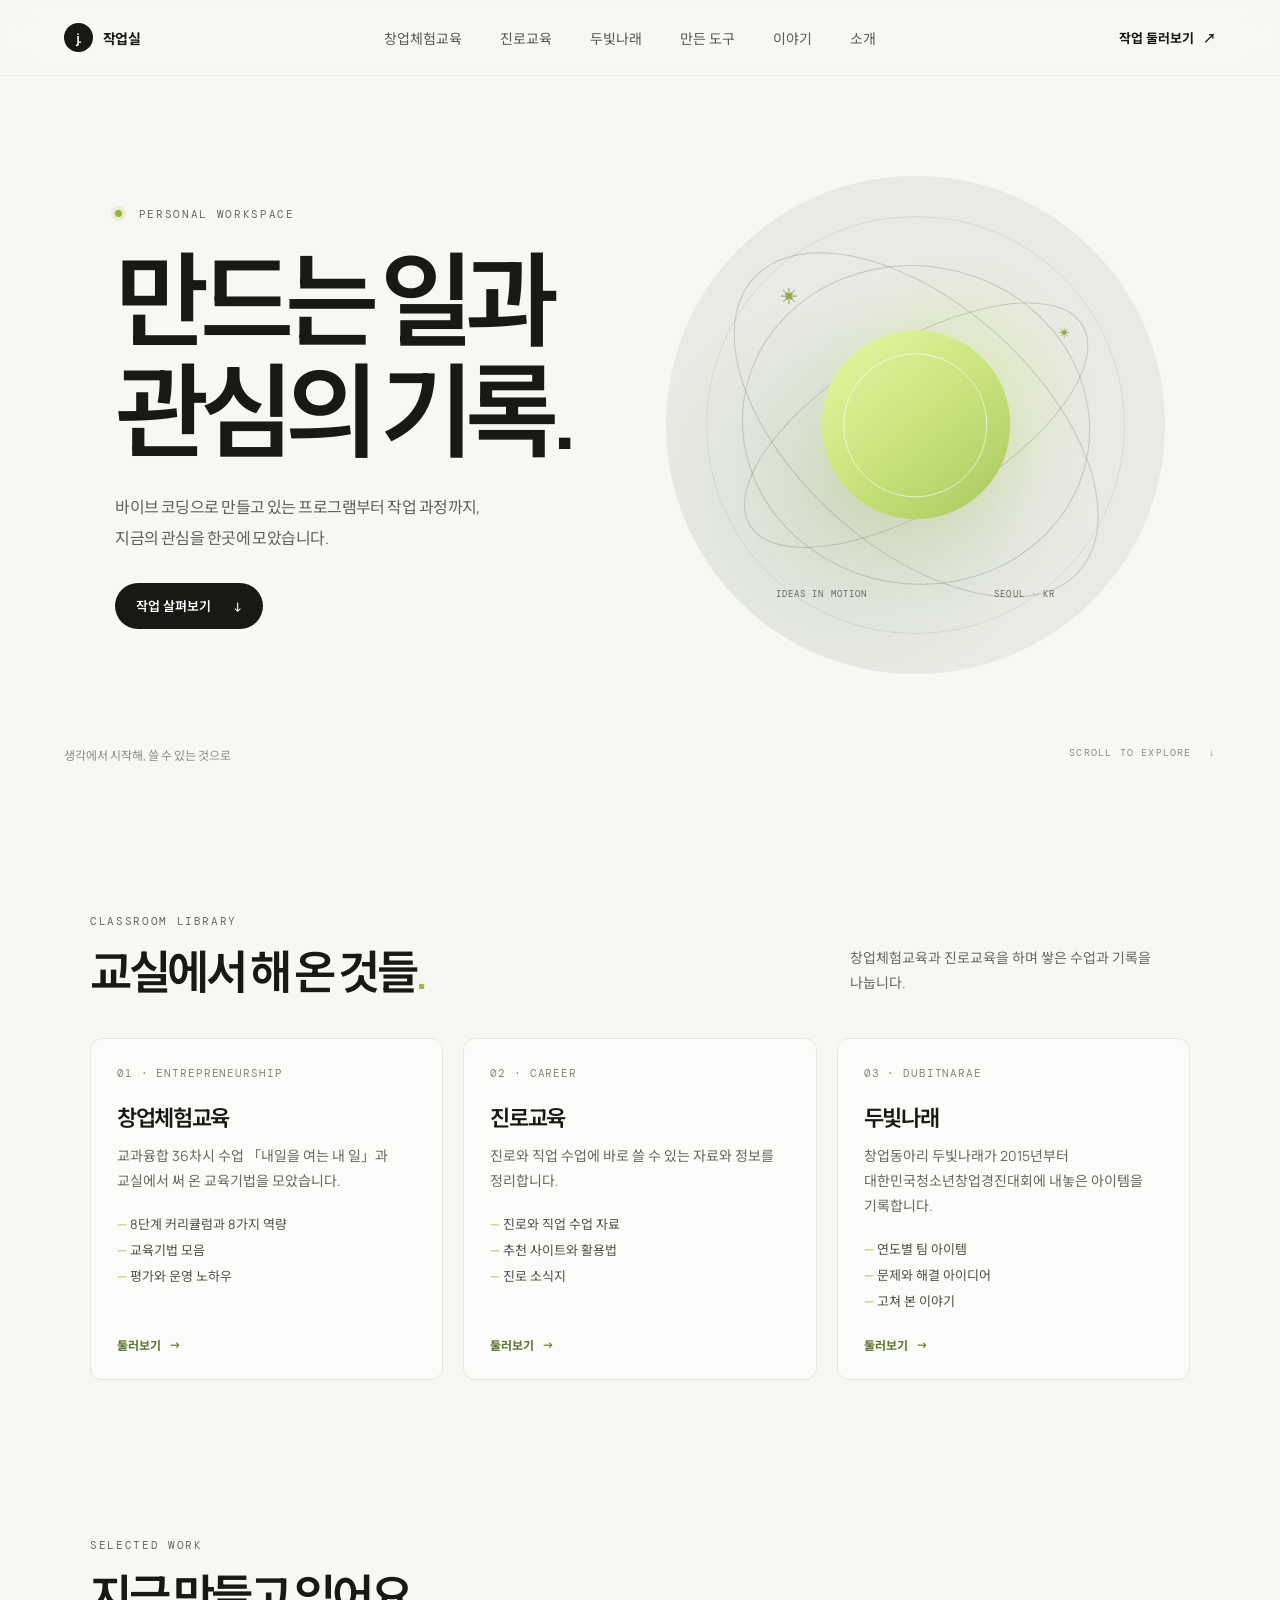
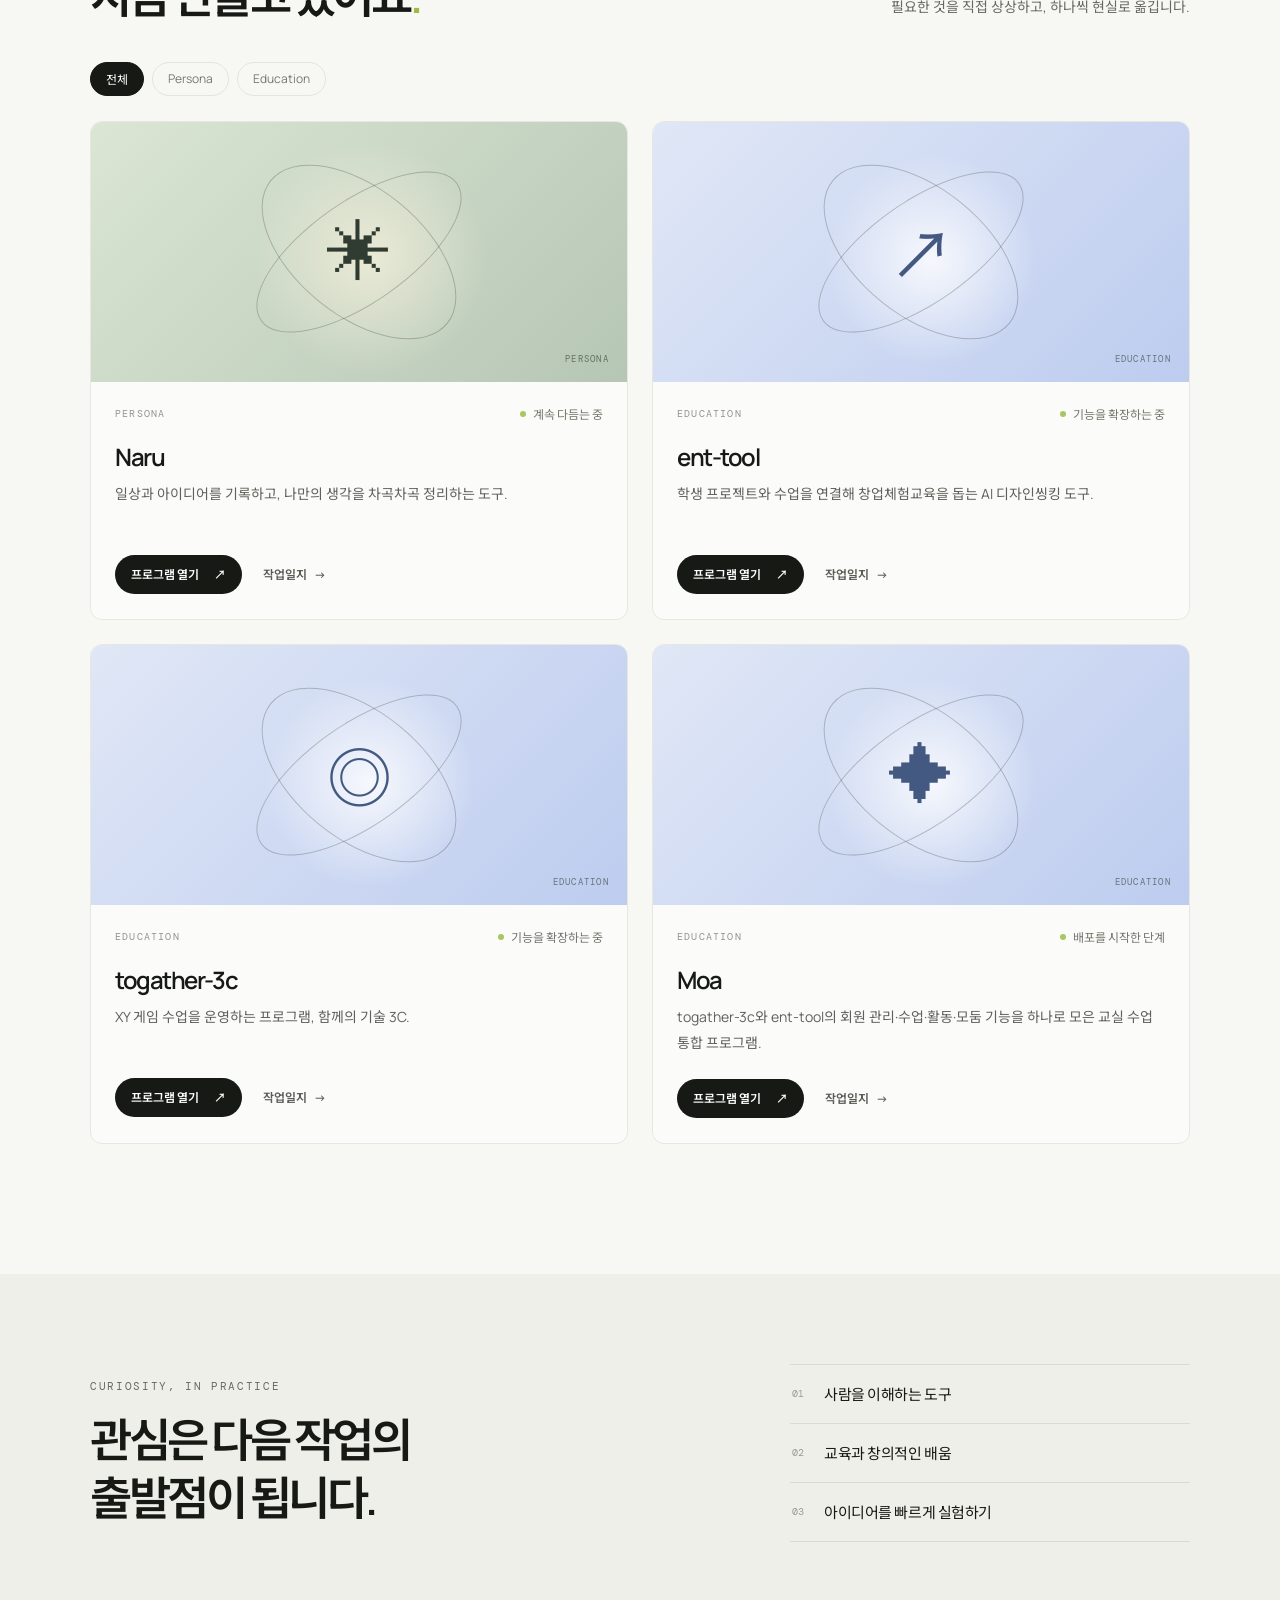
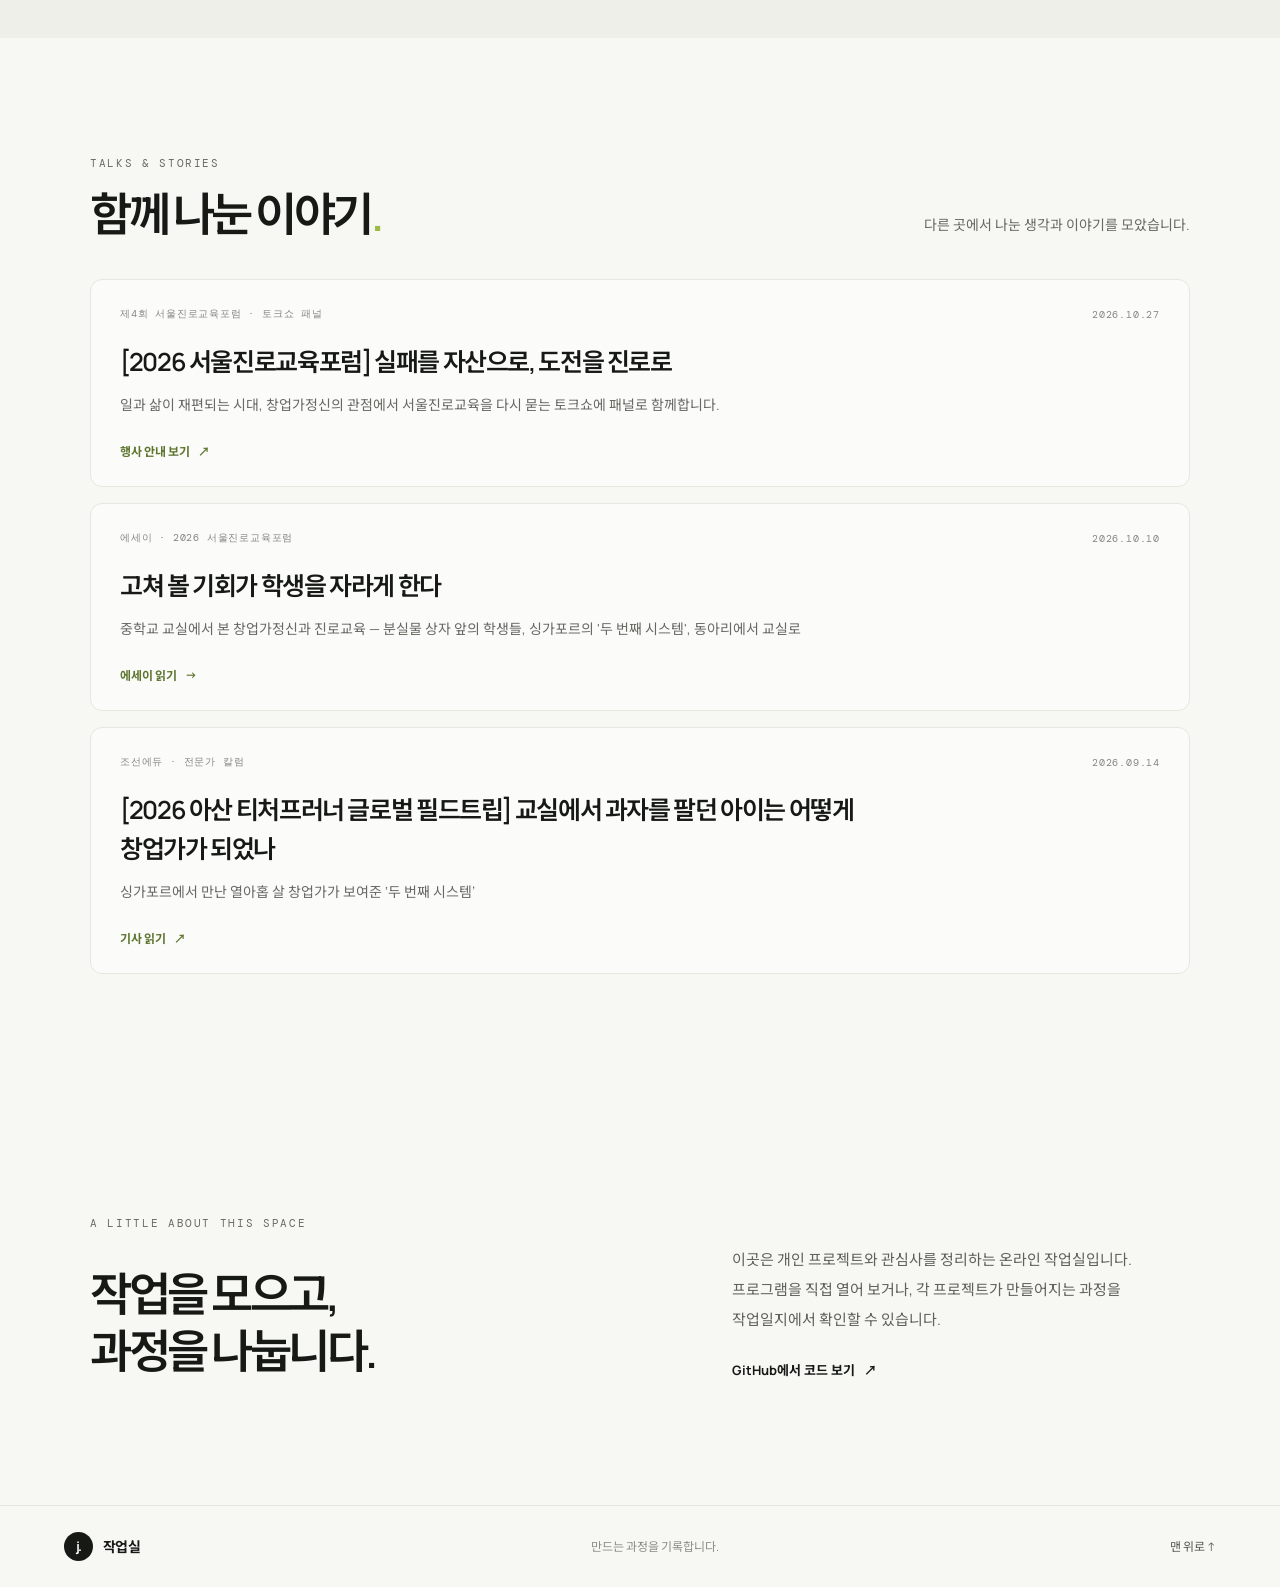
==== commit 62805caa: "feat: 8단계 창업가치 재해석을 성찰 2차시로 넣어 전체 36차시로 정리 Co-Authored-By: Claude Opus 5.5 <noreply@anthropic.com>" ====
--- a/index.html
+++ b/index.html
@@ -76,7 +76,7 @@
           <a class="library-card" href="entrepreneurship.html">
             <span class="library-num">01 · ENTREPRENEURSHIP</span>
             <h3>창업체험교육</h3>
-            <p>교과융합 34차시 수업 「내일을 여는 내 일」과 교실에서 써 온 교육기법을 모았습니다.</p>
+            <p>교과융합 36차시 수업 「내일을 여는 내 일」과 교실에서 써 온 교육기법을 모았습니다.</p>
             <ul>
               <li>8단계 커리큘럼과 8가지 역량</li>
               <li>교육기법 모음</li>
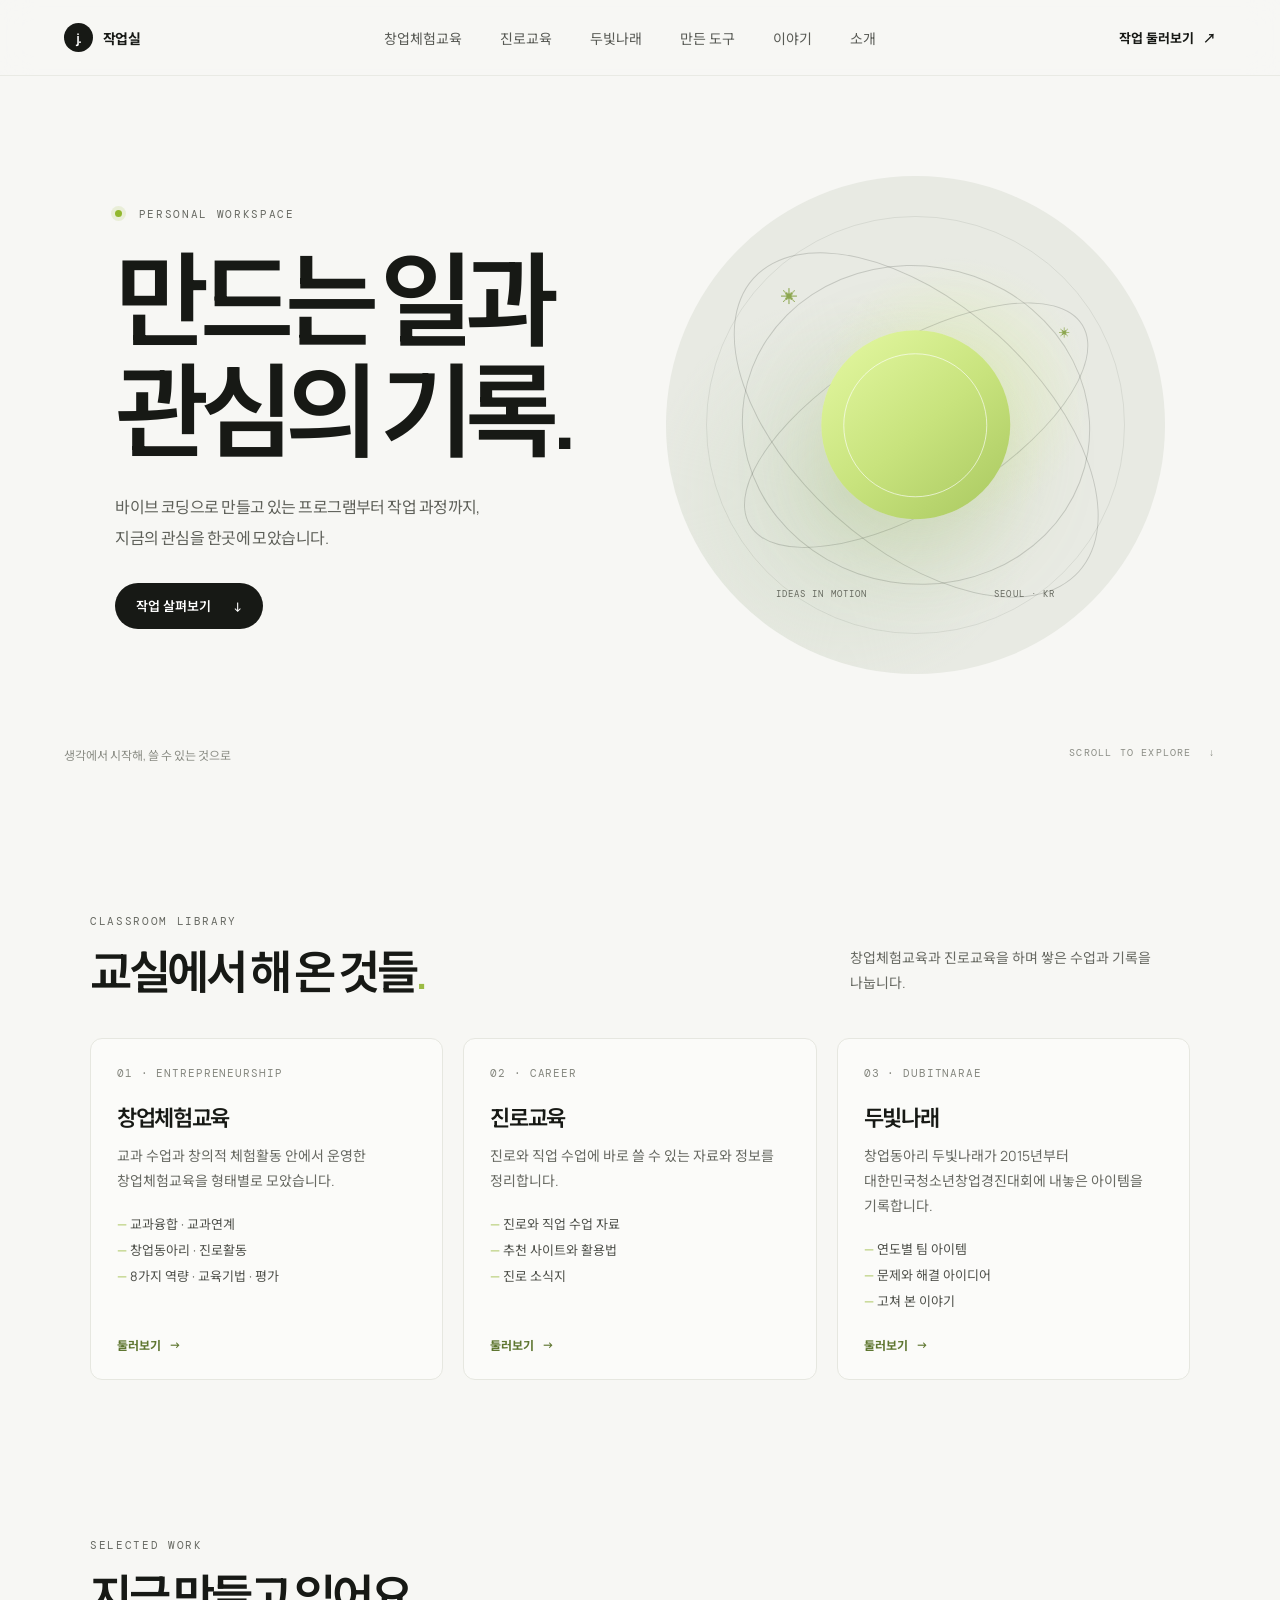
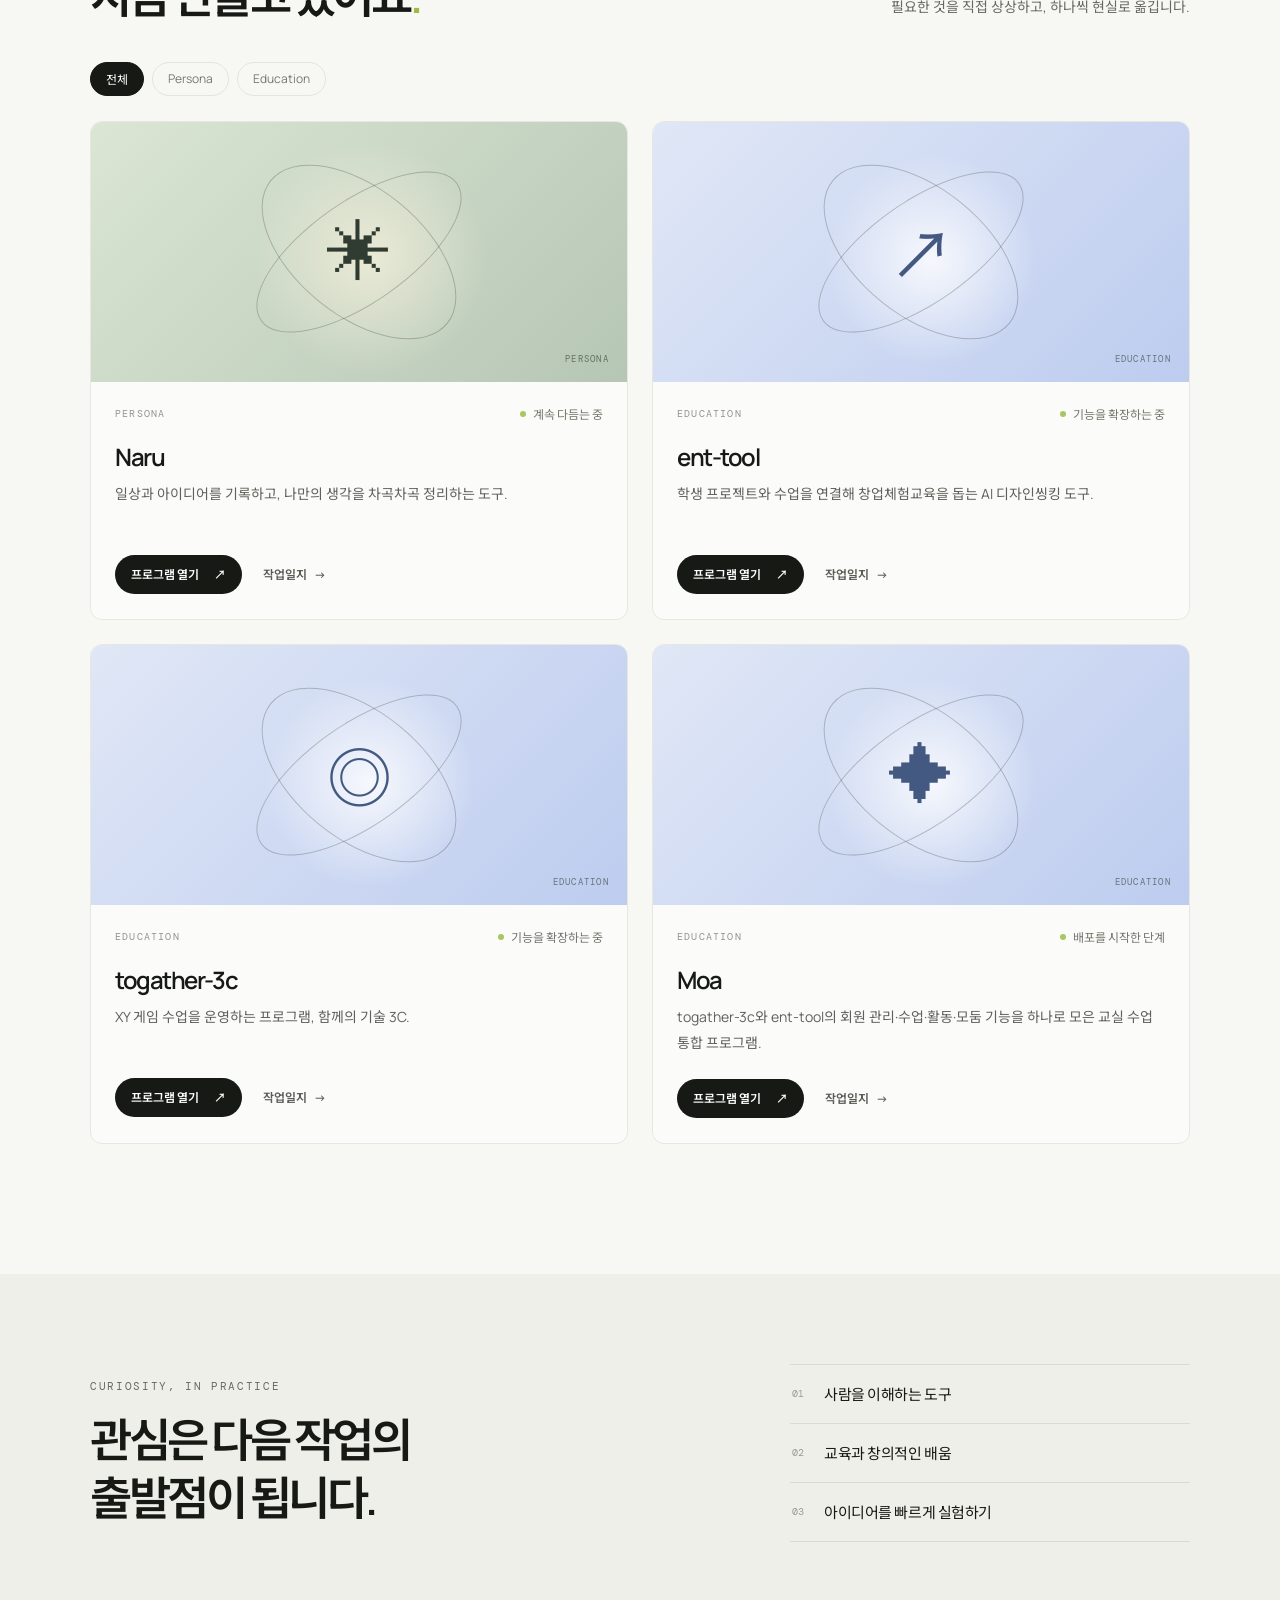
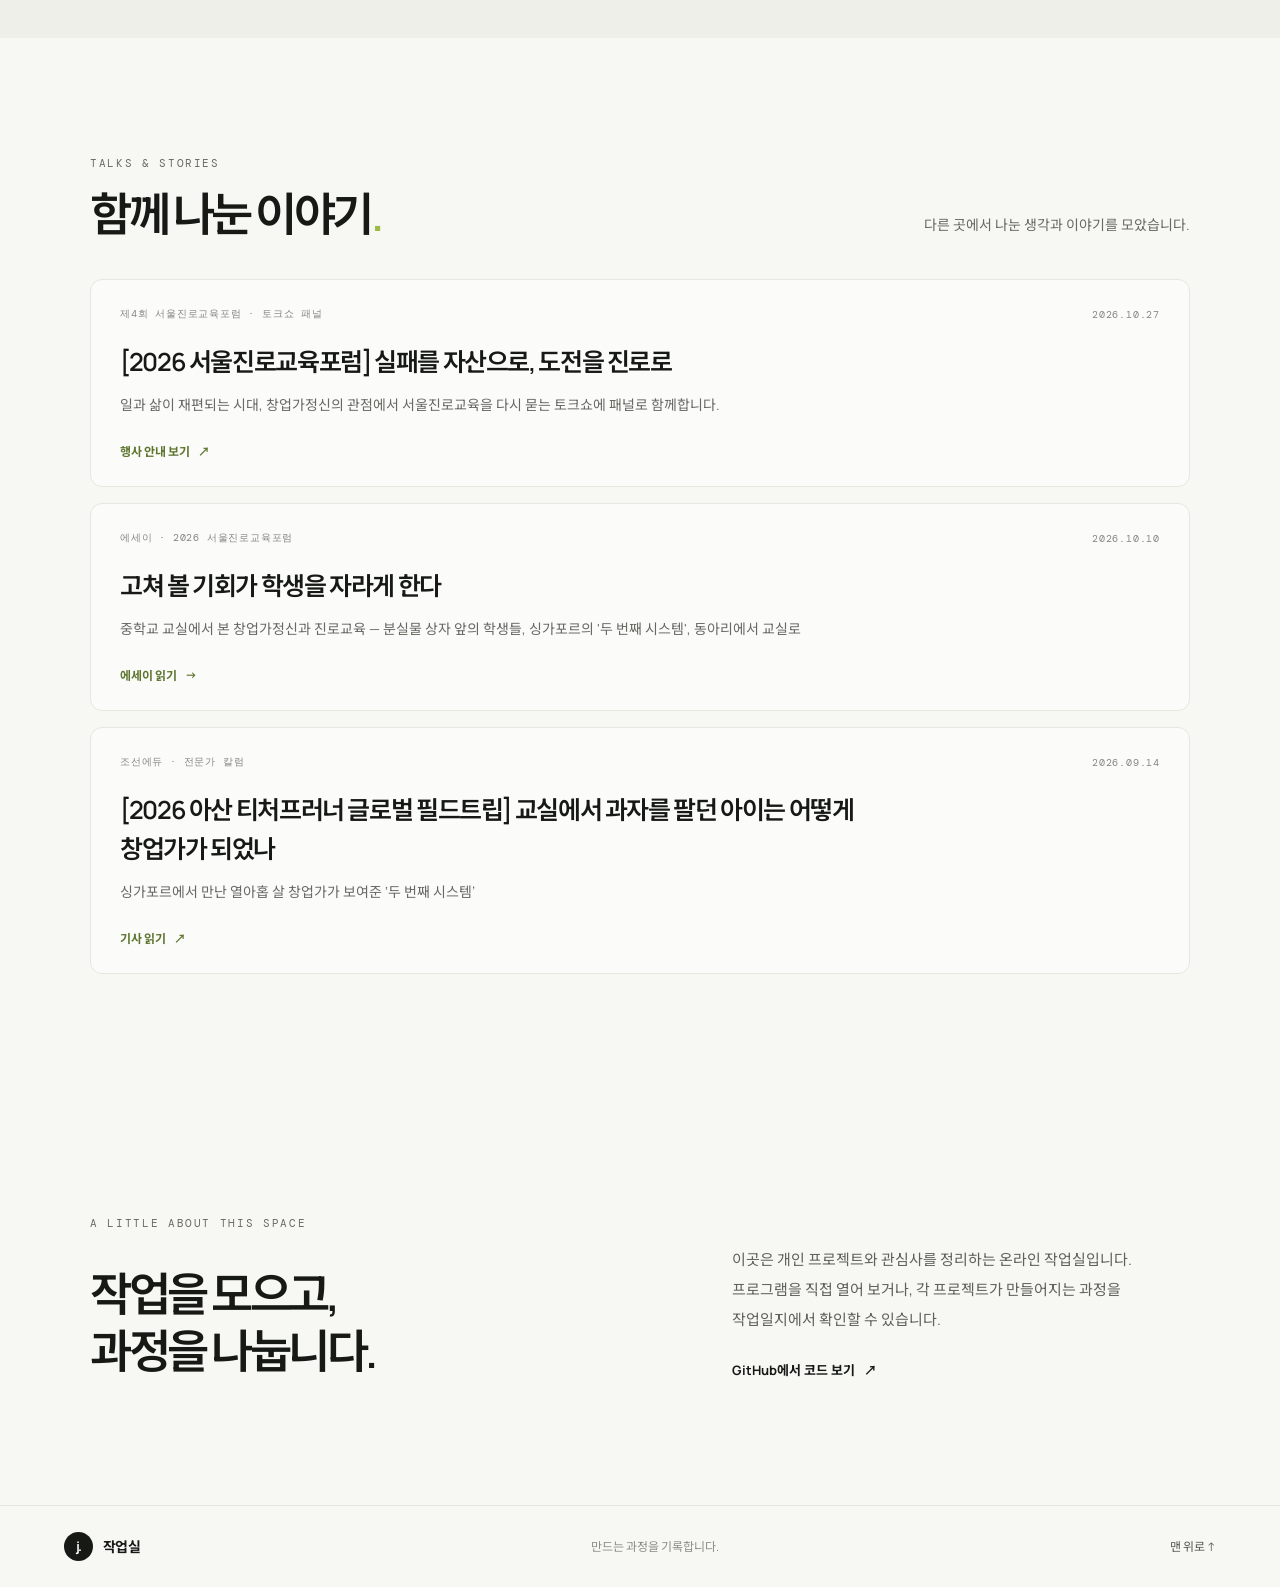
==== commit 6eabdf72: "feat: 창업체험교육을 운영 형태별 입구 페이지로 재구성, 「내일을 여는 내 일」은 별도 페이지로 Co-Authored-By: Claude Opus 5.5 <noreply@ant" ====
--- a/index.html
+++ b/index.html
@@ -76,11 +76,11 @@
           <a class="library-card" href="entrepreneurship.html">
             <span class="library-num">01 · ENTREPRENEURSHIP</span>
             <h3>창업체험교육</h3>
-            <p>교과융합 36차시 수업 「내일을 여는 내 일」과 교실에서 써 온 교육기법을 모았습니다.</p>
+            <p>교과 수업과 창의적 체험활동 안에서 운영한 창업체험교육을 형태별로 모았습니다.</p>
             <ul>
-              <li>8단계 커리큘럼과 8가지 역량</li>
-              <li>교육기법 모음</li>
-              <li>평가와 운영 노하우</li>
+              <li>교과융합 · 교과연계</li>
+              <li>창업동아리 · 진로활동</li>
+              <li>8가지 역량 · 교육기법 · 평가</li>
             </ul>
             <span class="story-link">둘러보기 <span aria-hidden="true">→</span></span>
           </a>
--- a/styles.css
+++ b/styles.css
@@ -832,6 +832,57 @@
   line-height: 1.6;
 }
 
+.type-group-title {
+  margin: 30px 0 12px;
+  color: #5e7630;
+  font-size: 15px;
+  font-weight: 700;
+  letter-spacing: -0.03em;
+}
+
+.type-grid {
+  display: grid;
+  grid-template-columns: repeat(2, minmax(0, 1fr));
+  gap: 14px;
+}
+
+.library-card.is-empty {
+  border-style: dashed;
+  background: transparent;
+}
+
+.library-card.is-empty:hover {
+  transform: none;
+  border-color: #e6e7e0;
+}
+
+.type-status {
+  margin-top: auto;
+  padding-top: 22px;
+  color: #92948c;
+  font-size: 12px;
+  font-weight: 700;
+}
+
+.shared-divider {
+  margin: 0;
+  border-top: 2px solid var(--ink);
+  padding-top: 18px;
+  max-width: 900px;
+}
+
+.shared-divider + .page-section {
+  border-top: none;
+  padding-top: 28px;
+}
+
+.inline-link {
+  color: #5e7630;
+  font-weight: 700;
+  text-decoration: underline;
+  text-underline-offset: 3px;
+}
+
 .curriculum-theme {
   font-weight: 600;
 }
@@ -1286,6 +1337,7 @@
   }
 
   .competency-grid,
+  .type-grid,
   .fact-list {
     grid-template-columns: 1fr;
   }
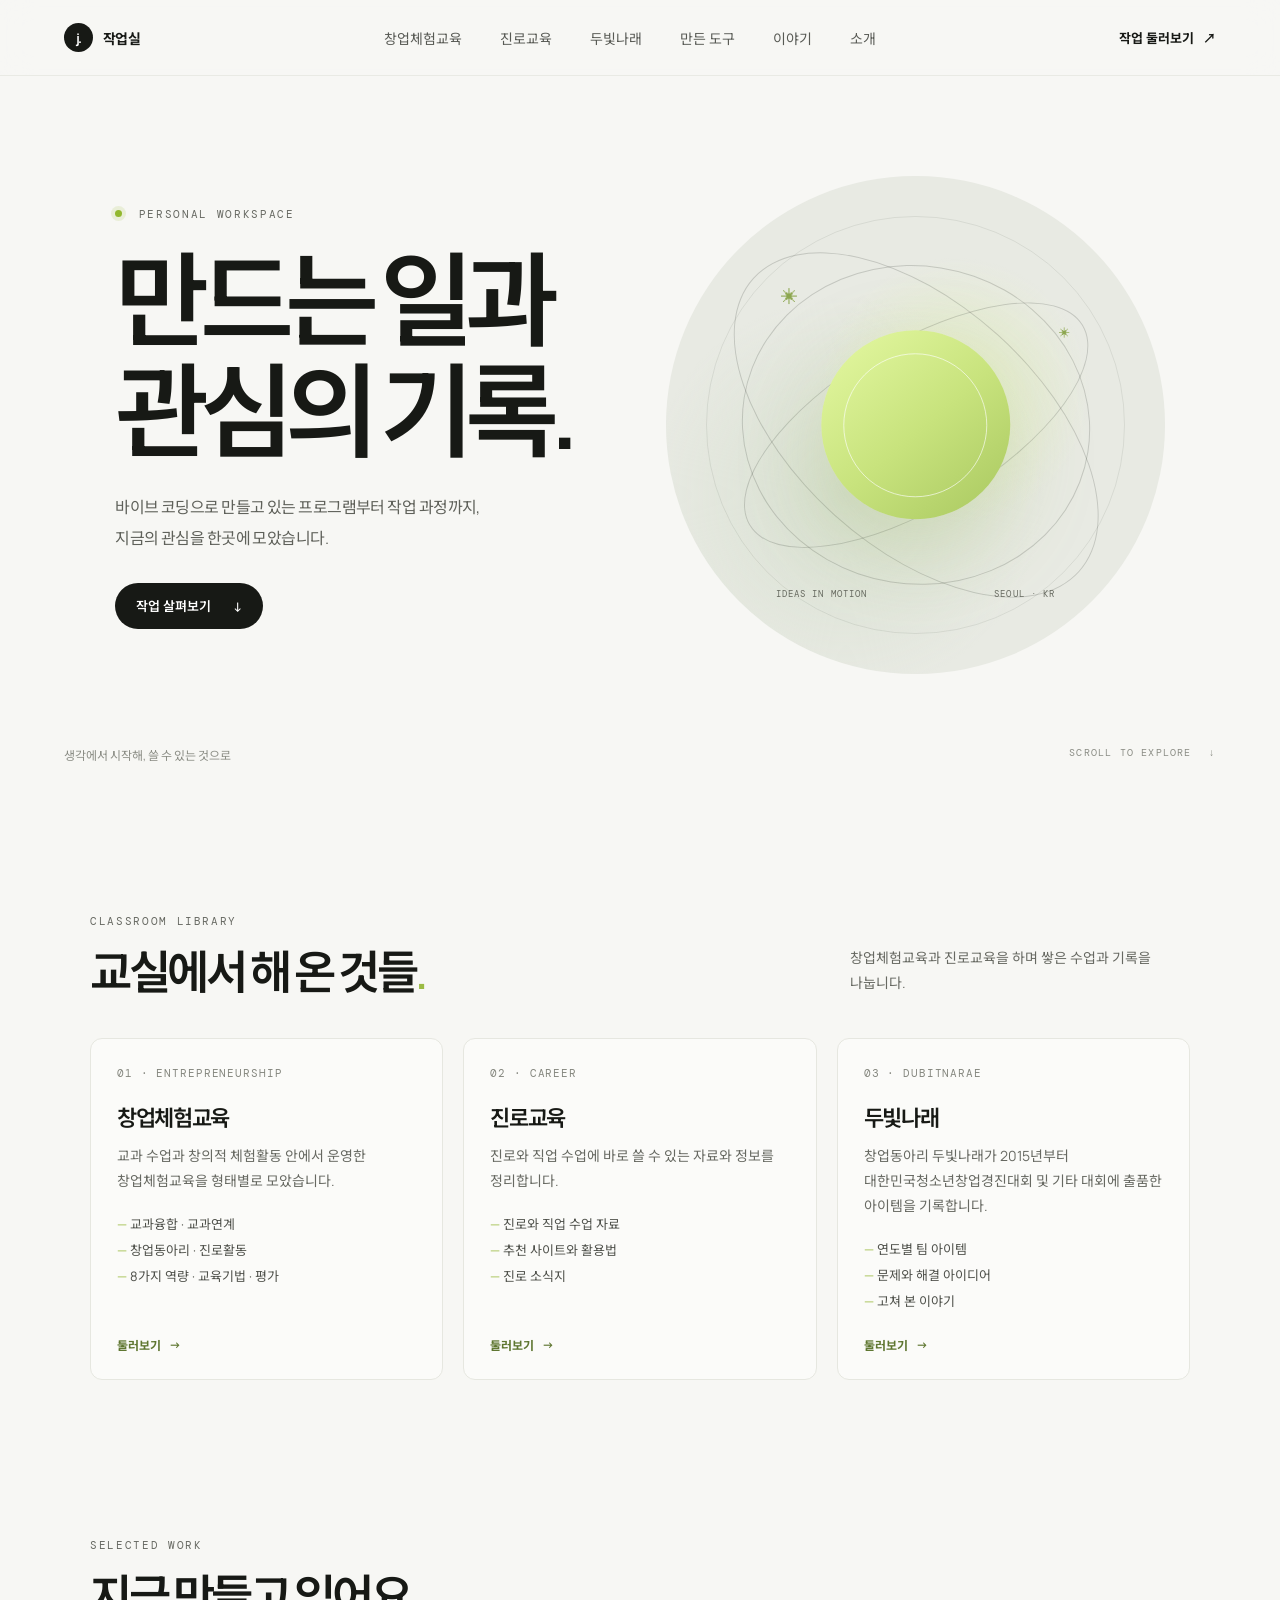
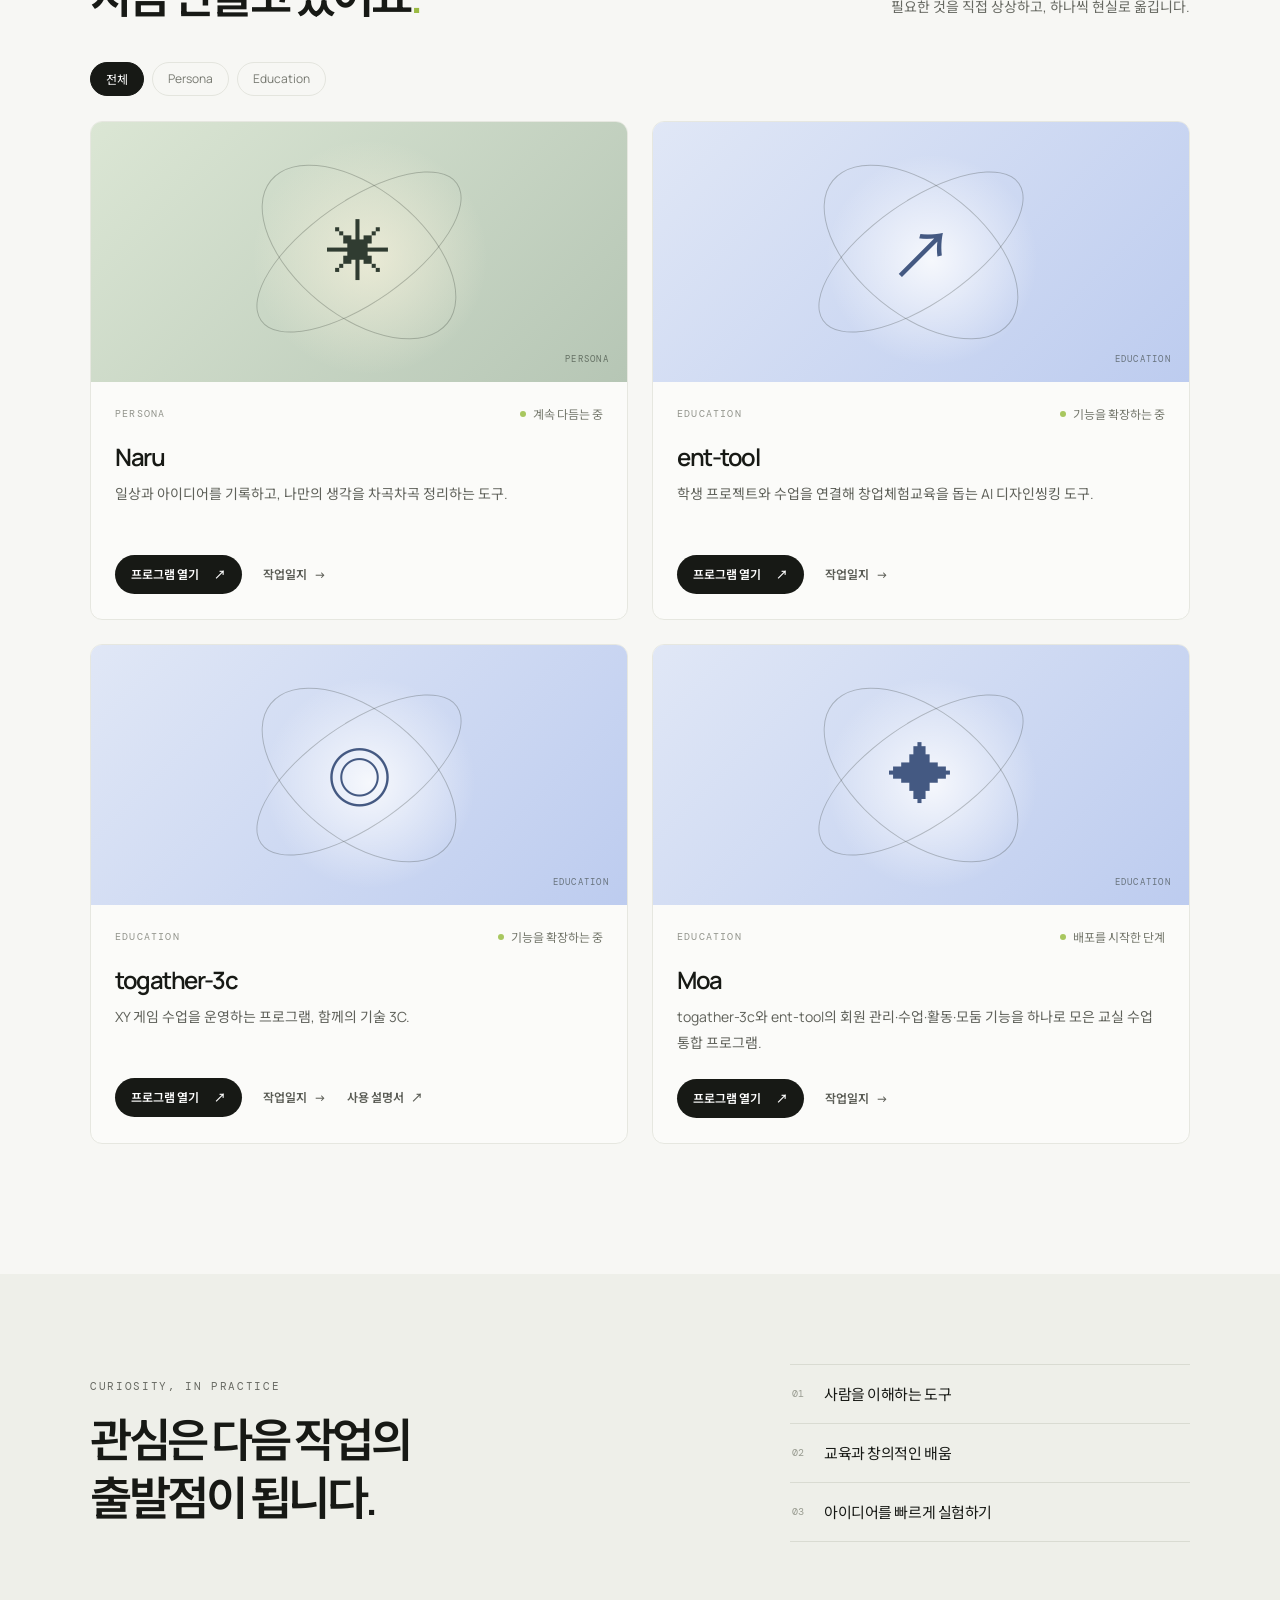
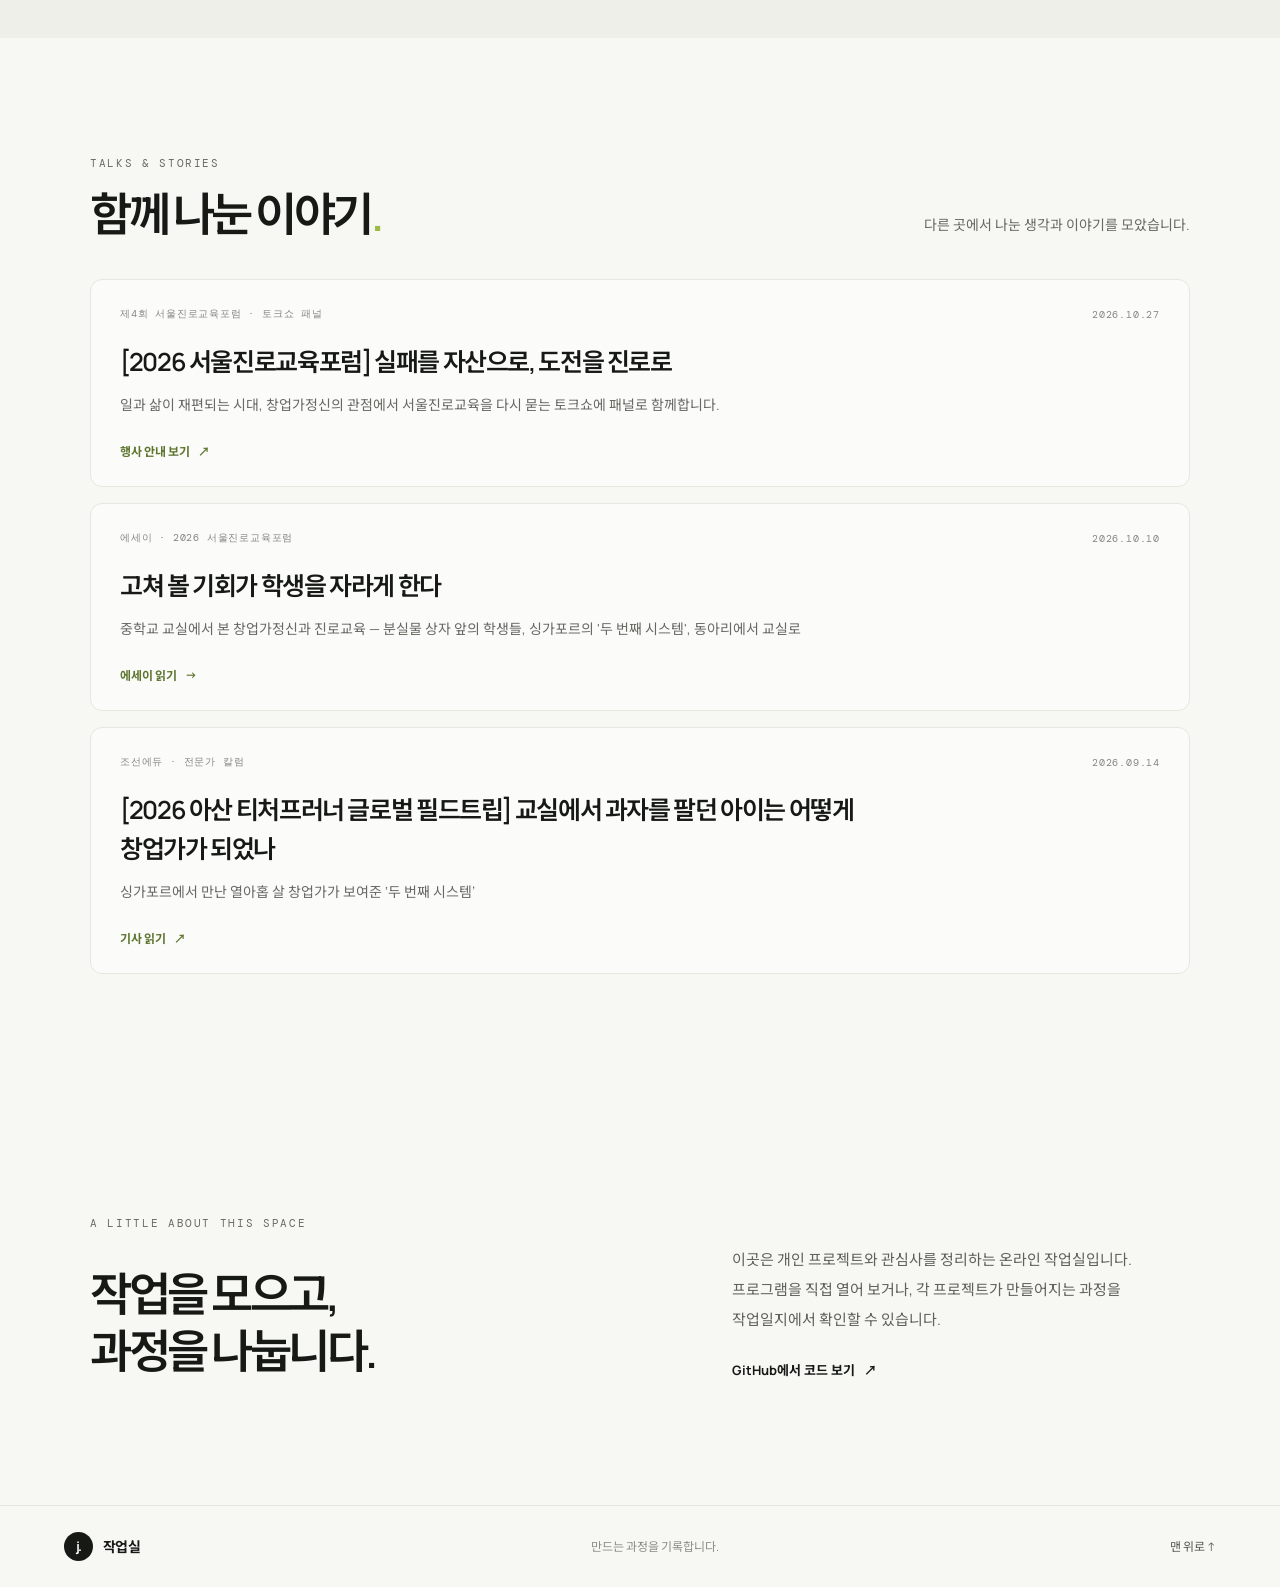
==== commit 326c1af2: "feat: 두빛나래 기록에 IGNITE팀 찾아줄개(2026 AI동행 데모데이) 추가 - 찾아줄개 카드와 작업일지 추가, 카드에서 작업일지 화면으로 연결 - log.html이 두빛나" ====
--- a/index.html
+++ b/index.html
@@ -100,7 +100,7 @@
           <a class="library-card" href="dubitnarae.html">
             <span class="library-num">03 · DUBITNARAE</span>
             <h3>두빛나래</h3>
-            <p>창업동아리 두빛나래가 2015년부터 대한민국청소년창업경진대회에 내놓은 아이템을 기록합니다.</p>
+            <p>창업동아리 두빛나래가 2015년부터 대한민국청소년창업경진대회 및 기타 대회에 출품한 아이템을 기록합니다.</p>
             <ul>
               <li>연도별 팀 아이템</li>
               <li>문제와 해결 아이디어</li>
--- a/styles.css
+++ b/styles.css
@@ -513,6 +513,8 @@
 .project-actions {
   display: flex;
   align-items: center;
+  flex-wrap: wrap;
+  row-gap: 12px;
   gap: 21px;
   margin-top: 22px;
 }
